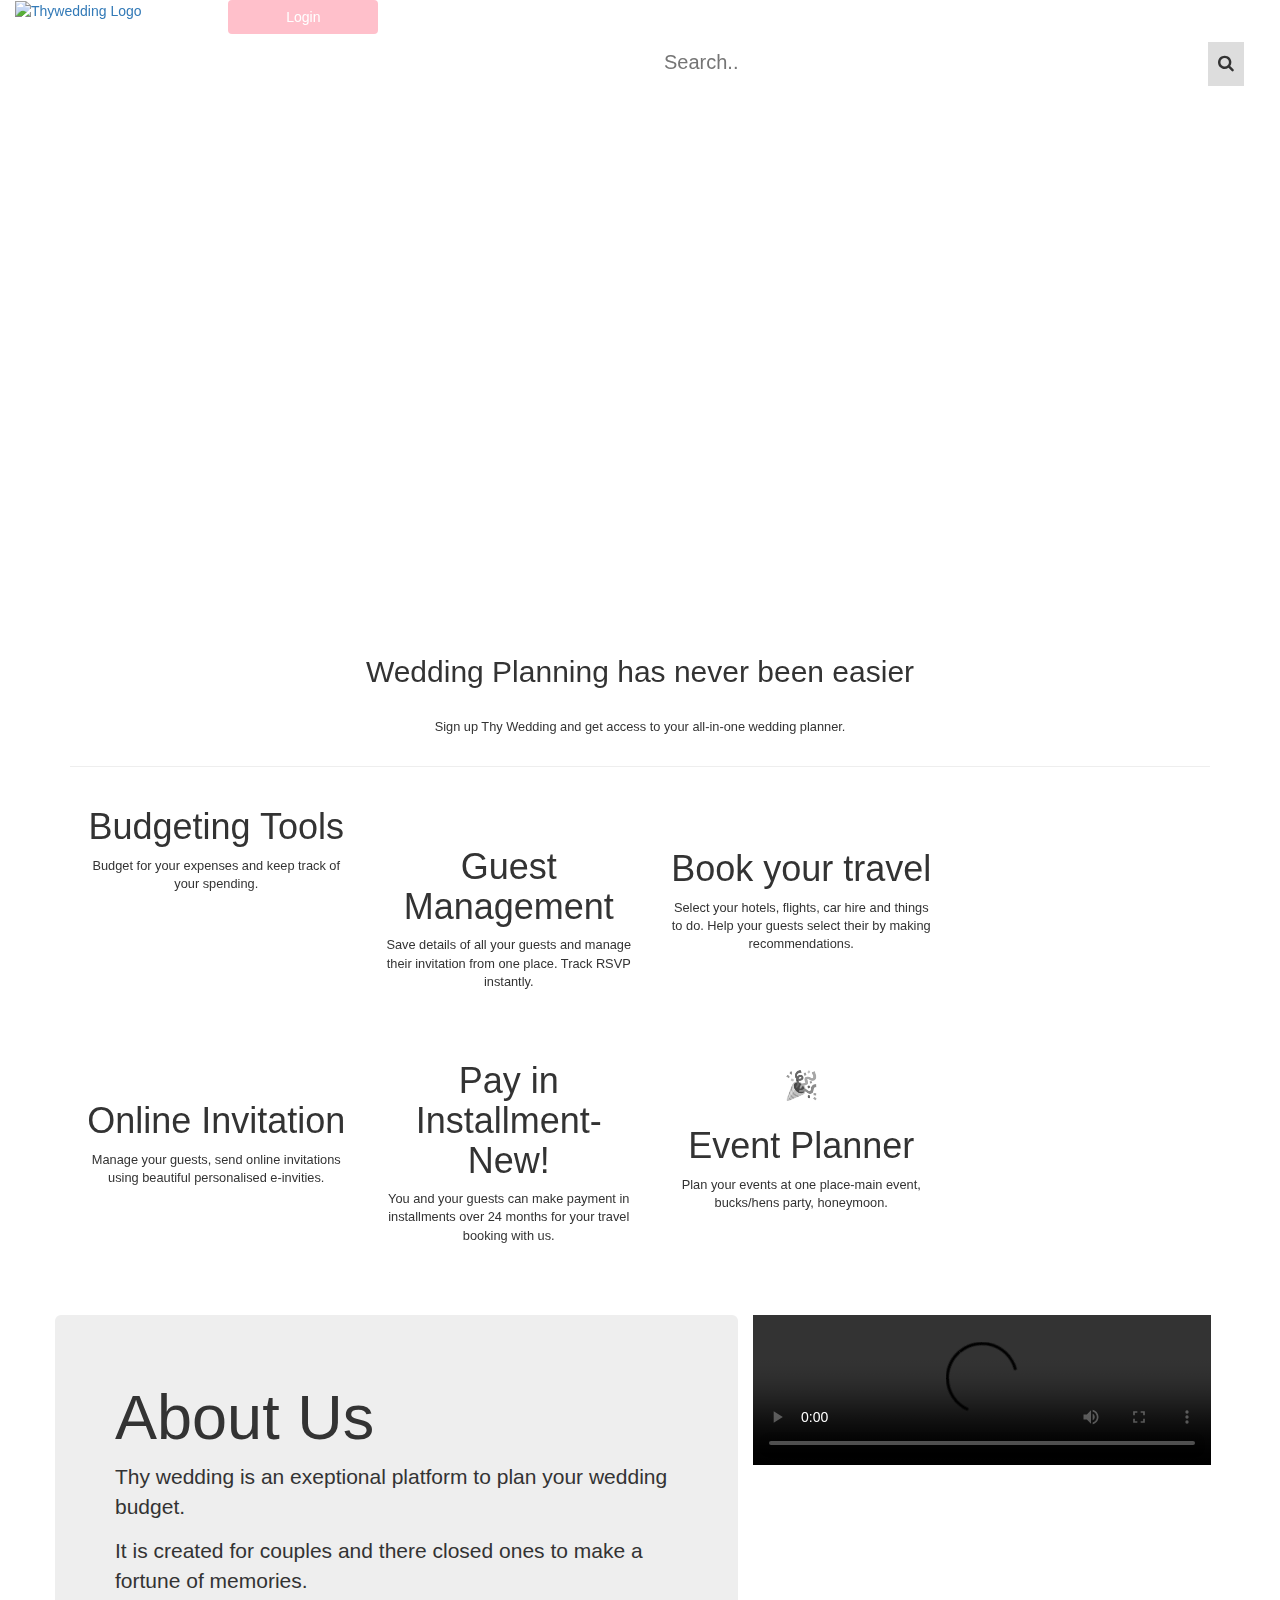
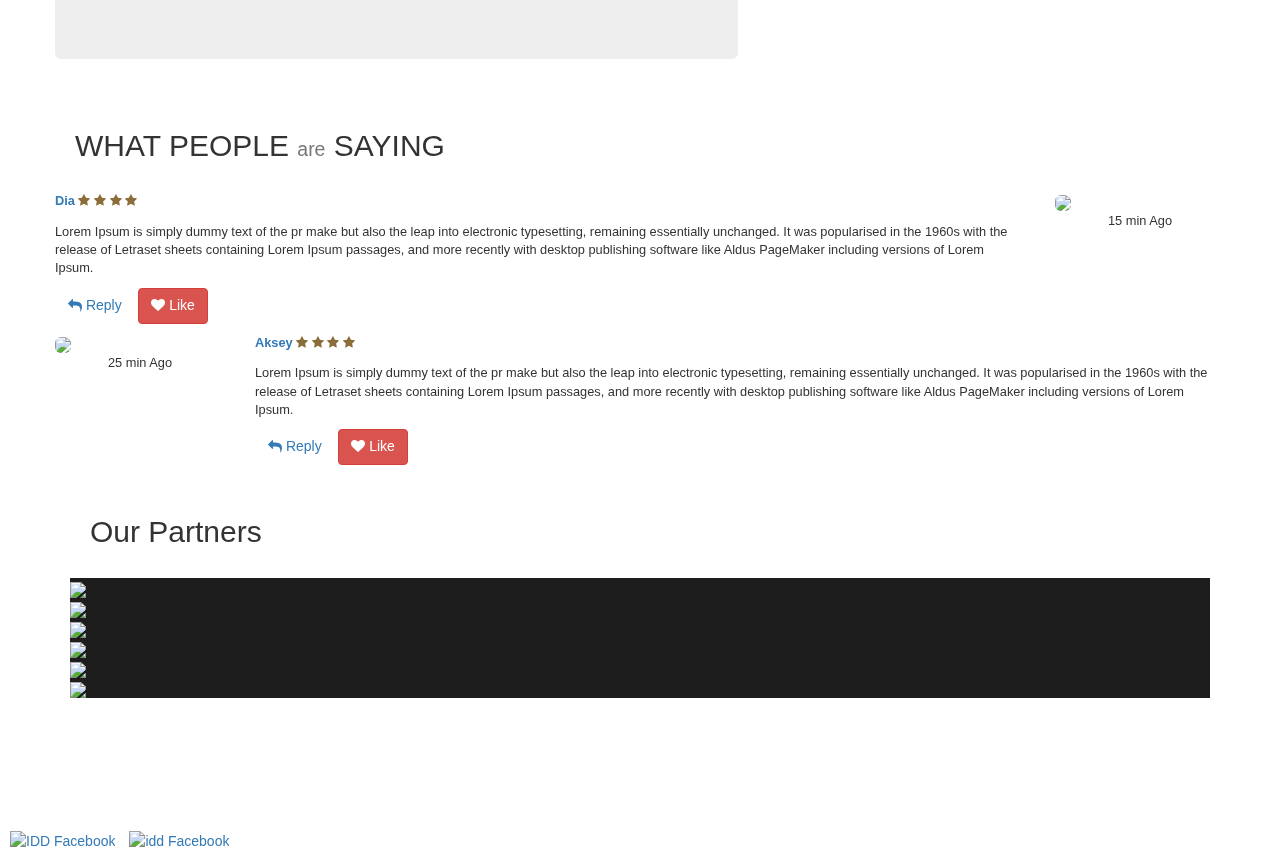
==== index.html @ ecddfb39 "Initial commit" ====
<!DOCTYPE html>
<html lang="en">
  <head>
    <meta charset="UTF-8" />
    <meta name="viewport" content="width=device-width, initial-scale=1.0" />
    <title>Thywedding</title>
    <link
      href="https://cdn.jsdelivr.net/npm/bootstrap@5.0.0-beta1/dist/css/bootstrap.min.css"
      rel="stylesheet"
      integrity="sha384-giJF6kkoqNQ00vy+HMDP7azOuL0xtbfIcaT9wjKHr8RbDVddVHyTfAAsrekwKmP1"
      crossorigin="anonymous"
    />
    <link rel="stylesheet" href="src/index.scss" />
    <link rel="stylesheet" href="src/index.css" />
    <link rel="stylesheet" href="src/infinite-slider.css" />
    <link
      rel="stylesheet"
      href="https://cdnjs.cloudflare.com/ajax/libs/font-awesome/4.7.0/css/font-awesome.min.css"
    />
    <link
      href="https://stackpath.bootstrapcdn.com/font-awesome/4.7.0/css/font-awesome.min.css"
      rel="stylesheet"
      integrity="sha384-wvfXpqpZZVQGK6TAh5PVlGOfQNHSoD2xbE+QkPxCAFlNEevoEH3Sl0sibVcOQVnN"
      crossorigin="anonymous"
    />
    <script src="https://cdnjs.cloudflare.com/ajax/libs/slick-carousel/1.6.0/slick.js"></script>
    <script
      src="https://code.jquery.com/jquery-2.2.0.min.js"
      type="text/javascript"
    ></script>
    <script src="https://maxcdn.bootstrapcdn.com/bootstrap/3.3.6/js/bootstrap.min.js"></script>
    <link
      href="https://maxcdn.bootstrapcdn.com/bootstrap/3.3.6/css/bootstrap.min.css"
      rel="stylesheet"
    />
    <link
      rel="stylesheet"
      href="https://use.fontawesome.com/releases/v5.7.0/css/all.css"
      integrity="sha384-lZN37f5QGtY3VHgisS14W3ExzMWZxybE1SJSEsQp9S+oqd12jhcu+A56Ebc1zFSJ"
      crossorigin="anonymous"
    />
    <link rel="stylesheet" href="src/icofont/icofont.min.css" />
    <script src="src/carousel.js" type="text/javascript"></script>
    <script src="src/csi.min.js"></script>
  </head>

  <body>
    <div data-include="header.html"></div>
    <div data-include="container.html"></div>
    <div class="container">
      <h2>Our Partners</h2>
      <section class="customer-logos slider">
        <div class="slide">
          <img
            src="https://raw.githubusercontent.com/solodev/infinite-carousel/master/images/image2.png"
          />
        </div>
        <div class="slide">
          <img
            src="https://raw.githubusercontent.com/solodev/infinite-carousel/master/images/image1.png"
          />
        </div>
        <div class="slide">
          <img
            src="https://raw.githubusercontent.com/solodev/infinite-carousel/master/images/image2.png"
          />
        </div>
        <div class="slide">
          <img
            src="https://raw.githubusercontent.com/solodev/infinite-carousel/master/images/image2.png"
          />
        </div>
        <div class="slide">
          <img
            src="https://raw.githubusercontent.com/solodev/infinite-carousel/master/images/image1.png"
          />
        </div>
        <div class="slide">
          <img
            src="https://raw.githubusercontent.com/solodev/infinite-carousel/master/images/image2.png"
          />
        </div>
      </section>
    </div>
    <!--Social media links Starts-->
    <section class="nav justify-content-center">
      <div class="row">
        <div class="col-sm-12 footer__social">
          <a target="_blank" href="https://www.facebook.com"
            ><img
              class="social-link"
              alt="IDD Facebook"
              src="media/facebook-logo.png"
              style="height: 50px; width: 70px;"
          /></a>
          <a target="_blank" href="https://www.instagram.com"
            ><img
              class="social-link"
              alt="idd Facebook"
              src="media/instagram-icon.png"
              style="height: 50px; width: 90px;"
          /></a>
        </div>
      </div>
    </section>
    <!--Carousel Scripts-->
    <script
      src="https://code.jquery.com/jquery-2.2.0.min.js"
      type="text/javascript"
    ></script>
    <script src="https://cdnjs.cloudflare.com/ajax/libs/slick-carousel/1.6.0/slick.js"></script>
    <script src="https://maxcdn.bootstrapcdn.com/bootstrap/3.3.6/js/bootstrap.min.js"></script>
    <link
      href="https://maxcdn.bootstrapcdn.com/bootstrap/3.3.6/css/bootstrap.min.css"
      rel="stylesheet"
    />
    <div data-include="footer.html"></div>
  </body>
</html>
---- src/index.css ----
body{
    font-family: "Noto Sans", Arial, sans-serif;
}
.header-img{
    background-image: url('../media/couple-index-header.jpg');
    height:590px;   
    opacity: 30px;
}
#logo{
    height:120px;
}

.btn-design{
    background-color:pink;
    border-radius: 8rem;
    display: inline-block;
    font-family: "Noto Sans", Arial, sans-serif;
    font-weight: 700;
    font-size: 20px;
    padding: 10px 20px;
    width: 150px;
    transition: all .3s;
    position: relative;
}   
.btn-design a{    
        text-decoration: none;
        color:white;
    }

.btn-design:hover{
    background-color:   rgb(236, 67, 95);
}
/*Plan wedding text starts*/
.plan-wedding{
font-size: 39px;
font-family: "Noto Sans", Arial, sans-serif;
color:rgb(255, 250, 250);
mix-blend-mode: screen;
}
/*Search Button starts*/
#search {
    border: none;
    display: inline-block;   
    padding: 9px;  
    background-color: white;
    width:90%;
    font-size: 20px;
}
#search input[type=text]{
    padding: 6px;
    margin-top: 8px;
    font-size: 17px;
    border: none;
}
.search-container button {  
    padding:  10px;
    margin-top: 8px;
    margin-right: 16px;
    background: #ddd;
    font-size: 17px;
    border: none;
    cursor: pointer;
  }
  .search-container button:hover {
    background: #ccc;
  }
/*Section*/
section{
    display: block;
    border: black;
}
h2{
    display: inline-block;
    font-size:3vw;
}
p{
    font-size:1vw;
}
/*Section*/
.bg-color{
background-color: #333333;
}
.text-color{
    color: #979797;
}
.budget-icons{
    margin-top:25px;
    margin-bottom:60px;
}
i{
    font-size: 2em;
    margin-bottom:5px;
}
.emoji{
    -webkit-filter: grayscale(100%);
    filter: grayscale(100%);
    font-size: 2em;  
    margin-bottom:5px;
}
/*Our Partners*/
h2{
    text-align:center;
    padding: 20px;
  }
  /*Budgeting Tools*/
    .bugeting{
        height: 310px;
        width: 33.3%;       
        float: left; 
        margin-top: 70px;
        margin-left: 70px;
           }
    #budget-img{
        height: 25%;
        width: 20%;         
        margin-left:70px;
        margin-right: 20px;
    }
    #budget-description{
        height: 140px;
        width: 96%;        
        float: left; 
        margin: 10px 0px 0px 0px ;
        text-align:inherit;
        padding: 10px 5px ;
        margin: 10px 40px 0px 60px ;  
    }
    .budget-descriptionbtn{
        height: 40px;
        width: 80%;             
        display: block;
        margin: 10px 40px 0px 60px ;        
        float: left;         
        color: black;
        text-align: left;
        font-weight: bold;
        font-size: 25px;
        border: none;
        background-color: white;
    }
    .budget-descriptionbtn:hover{
        cursor: pointer;
        border: none;        
    }
    #Event-Plannerbtn{
        height: 140px;
        width: 96%;        
        float: left; 
        margin: 10px 0px 0px 0px ;
        text-align:inherit;
        padding: 10px 5px ;
        margin: 10px 40px 0px 60px ; 
    }
    #guest-img{
        height: 40%;
        width: 34%;   
        color:solid black;     
        margin-left:70px;
        margin-right: 20px;
    }
    #invitationbtn{
        height: 140px;
        width: 96%;        
        float: left; 
        margin: 10px 0px 0px 0px ;
        text-align:inherit;
        padding: 10px 5px ;
        margin: 10px 40px 0px 60px ; 
    }
   
    #bookbtn{
        height: 140px;
        width: 96%;        
        float: left; 
        margin: 10px 0px 0px 0px ;
        text-align:inherit;
        padding: 10px 5px ;
        margin: 10px 40px 0px 60px ; 
    }
    #installment-img{      
        width: 20%;              
        margin-left:70px;
        margin-right: 20px;
    }
    #installmentbtn{
        height: 140px;
        width: 96%;        
        float: left; 
        margin: 10px 0px 0px 0px ;
        text-align:inherit;
        padding: 10px 5px ;
        margin: 10px 40px 0px 60px ; 
    }
    /*Footer*/
  .footer__social{
    margin-top:10%;
  }
    .footer__social a {
        padding: 0 0 0 10px;
    }
---- src/infinite-slider.css ----
.customer-logos {
    background-color: rgb(29, 29, 29);
  }
  /* Slider */
.slick-slide {
    margin: 0px 20px;
}

.slick-slide img {
    width: 100%;
}

.slick-slider
{
    position: relative;
    display: block;
    box-sizing: border-box;
    -webkit-user-select: none;
    -moz-user-select: none;
    -ms-user-select: none;
            user-select: none;
    -webkit-touch-callout: none;
    -khtml-user-select: none;
    -ms-touch-action: pan-y;
        touch-action: pan-y;
    -webkit-tap-highlight-color: transparent;
}

.slick-list
{
    position: relative;
    display: block;
    overflow: hidden;
    margin: 0;
    padding: 0;
}
.slick-list:focus
{
    outline: none;
}
.slick-list.dragging
{
    cursor: pointer;
    cursor: hand;
}

.slick-slider .slick-track,
.slick-slider .slick-list
{
    -webkit-transform: translate3d(0, 0, 0);
       -moz-transform: translate3d(0, 0, 0);
        -ms-transform: translate3d(0, 0, 0);
         -o-transform: translate3d(0, 0, 0);
            transform: translate3d(0, 0, 0);
}

.slick-track
{
    position: relative;
    top: 0;
    left: 0;
    display: block;
}
.slick-track:before,
.slick-track:after
{
    display: table;
    content: '';
}
.slick-track:after
{
    clear: both;
}
.slick-loading .slick-track
{
    visibility: hidden;
}

.slick-slide
{
    display: none;
    float: left;
    height: 100%;
    min-height: 1px;
}
[dir='rtl'] .slick-slide
{
    float: right;
}
.slick-slide img
{
    display: block;
}
.slick-slide.slick-loading img
{
    display: none;
}
.slick-slide.dragging img
{
    pointer-events: none;
}
.slick-initialized .slick-slide
{
    display: block;
}
.slick-loading .slick-slide
{
    visibility: hidden;
}
.slick-vertical .slick-slide
{
    display: block;
    height: auto;
    border: 1px solid transparent;
}
.slick-arrow.slick-hidden {
    display: none;
}
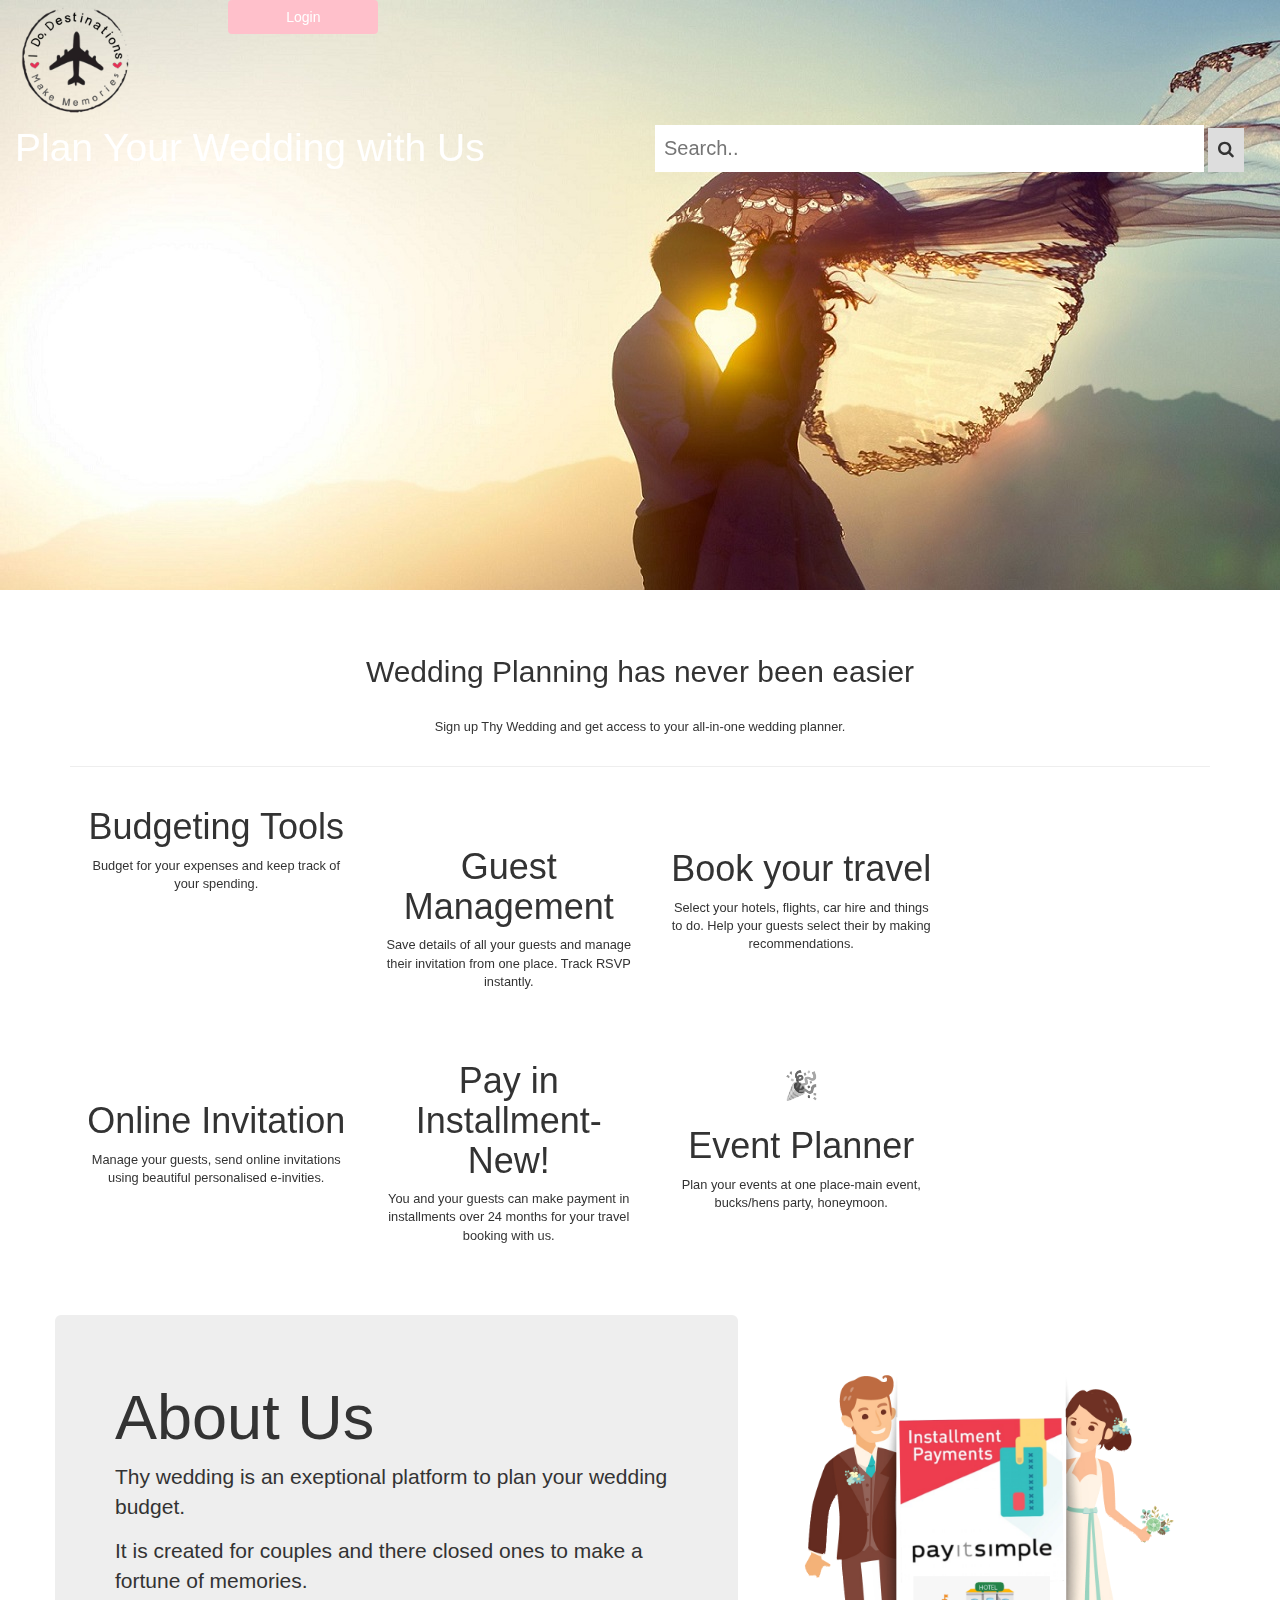
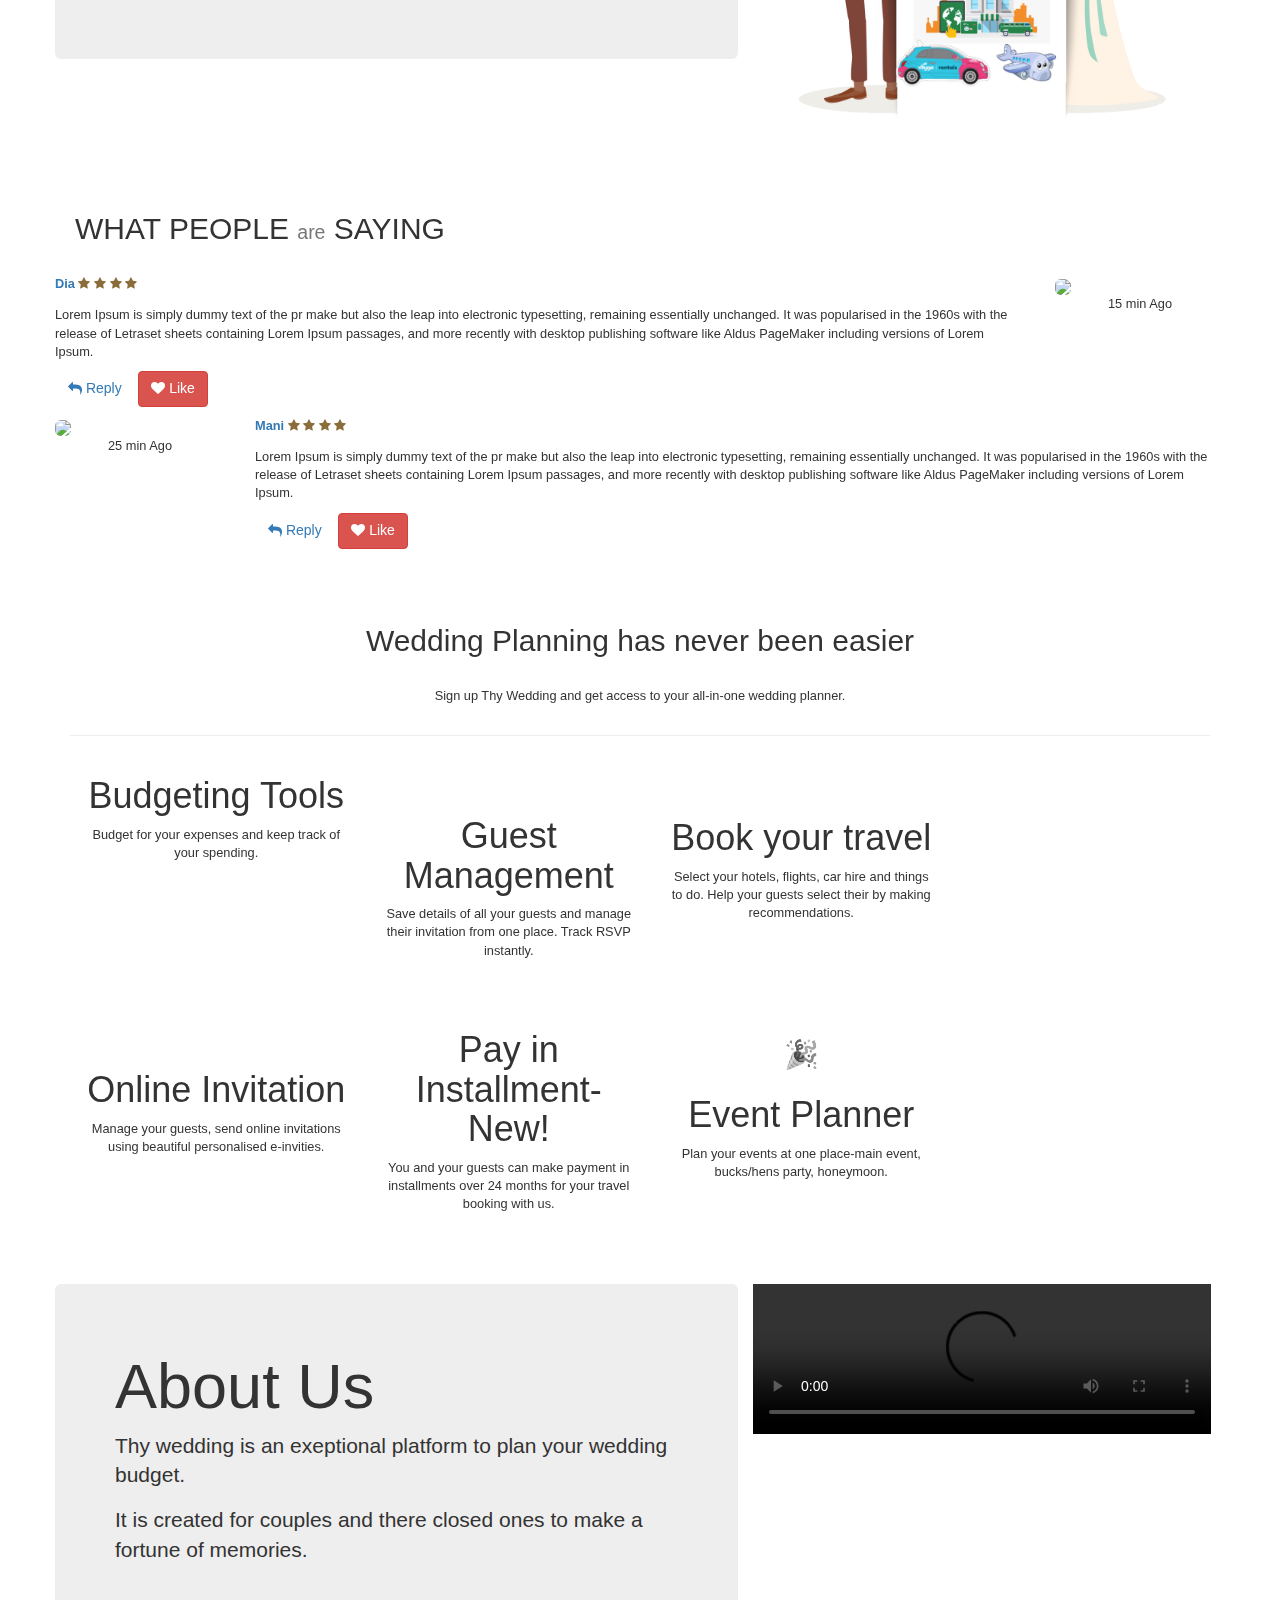
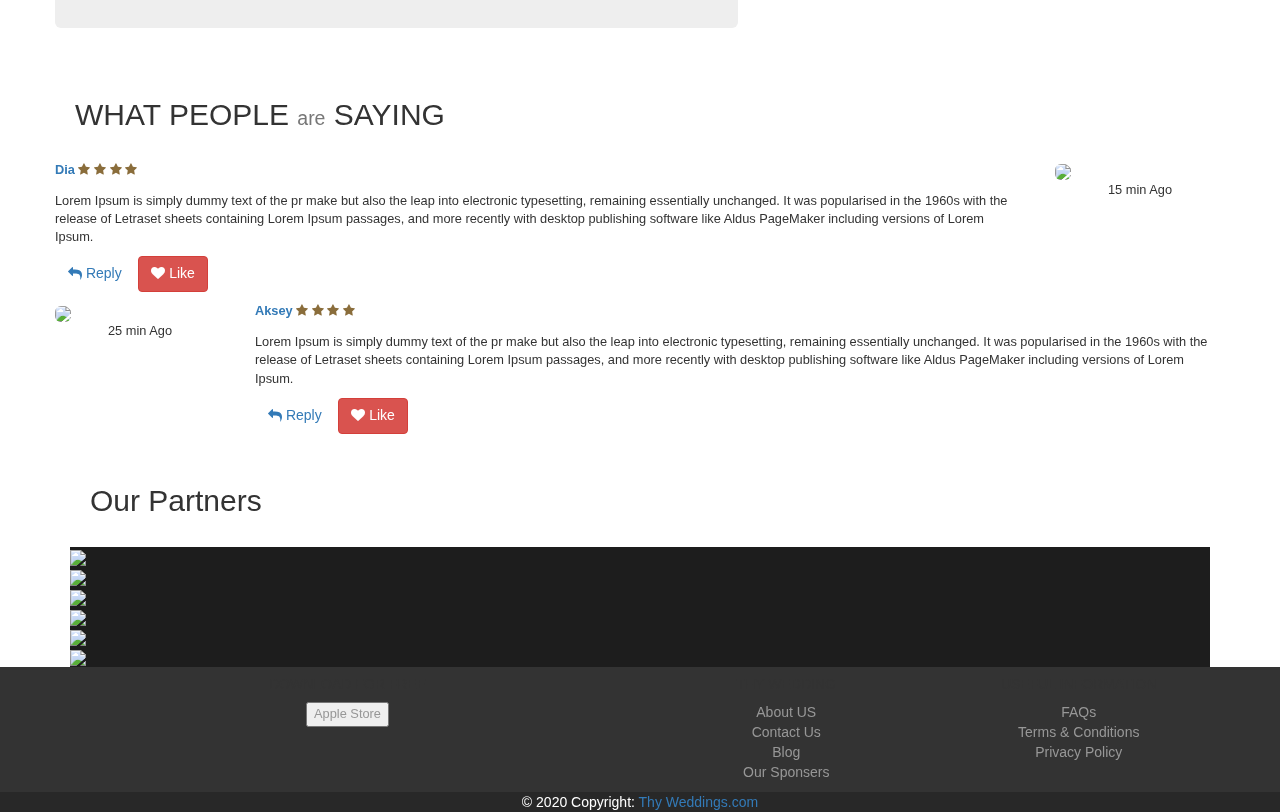
==== commit 1e900cab: "initial commit" ====
--- a/index.html
+++ b/index.html
@@ -45,7 +45,195 @@
   </head>
 
   <body>
-    <div data-include="header.html"></div>
+    <!--header-->
+    <div class="container-fluid header-img">
+      <div class="row">
+        <div class="col-md-2 col-sm-4 offset-1 px-4 g-5">
+          <a href="index.html">
+            <img src="media/logo-dark.png" alt="Thywedding Logo" id="logo" />
+          </a>
+        </div>
+        <div class="col-md-2 col-sm-12 offset-6 g-5">
+          <button
+            type="button"
+            class="btn btn-md btn-outline-danger btn-design"
+          >
+            <a href="login_signup.html">Login</a>
+          </button>
+        </div>
+      </div>
+      <div class="row justify-content-center align-items-centre">
+        <div class="col-sm-6 g-5 offset-3 plan-wedding">
+          Plan Your Wedding with Us
+        </div>
+
+        <div class="col-sm-6 search-container g-5 offset-2">
+          <input type="text" id="search" placeholder="Search.." />
+          <button type="submit">
+            <i class="fa fa-search"></i>
+          </button>
+        </div>
+      </div>
+    </div>
+		<!--Container-->
+		 <!--Container Starts-->
+   <!--Budgeting tool-->  
+   <section class="budget-icons">
+			<div class="container g-5">
+				<div class="row">
+					<div class="col-12 text-center g-5">
+						<h2 class="header ">
+							Wedding Planning has never been easier
+						</h2>
+						<p class="heading">Sign up Thy Wedding and get access to your all-in-one wedding planner.</p>
+					</div>
+				</div>
+				<hr class="my-4">
+				<!-- Container (Services Section) -->
+				<div class="container text-center">
+					<div class="row justify-content-center">
+						<div class="col-6 col-sm-3 g-5">
+							<i class="fas fa-money-check-alt"></i>
+							 <h1>Budgeting Tools</h1>
+							<p>Budget for your expenses and keep track of your spending.</p>
+						</div>
+						<div class="col-6 col-sm-3 g-5 ">
+							<i class="fas fa-users"></i>
+							 <h1>Guest Management</h1>
+							<p>Save details of all your guests and manage their invitation from one place. Track RSVP instantly.</p>
+						</div>           
+						<div class="col-4  col-sm-3 g-5">
+							<i class="icofont-travelling" style="font-size: 3em;  margin-top: 25px;"></i>
+							 <h1>Book your travel</h1>
+							<p>Select your hotels, flights, car hire and things to do. Help your guests select their by making
+								recommendations.</p>
+						</div>          
+					</div>
+					<br><br>
+					<div class="row justify-content-center">         
+						<div class="col-6 col-sm-3 g-5">
+							<i class="fas fa-envelope"></i>            
+							<h1>Online Invitation</h1>
+							<p>Manage your guests, send online invitations using beautiful personalised e-invities.</p>
+						</div> 
+						<div class="col-4 col-sm-3 g-5">
+							<i class="fas fa-calendar-alt"></i>      
+							<h1>Pay in Installment-New!</h1>
+							<p>You and your guests can make payment in installments over 24 months for your travel booking with us.</p>
+						</div>
+						<div class="col-6 col-sm-3 g-5" style="margin-top: 25px;">
+							<h class="emoji">🎉</h>          
+							<h1>Event Planner</h1>
+							<p>Plan your events at one place-main event, bucks/hens party, honeymoon.</p>
+						</div>  
+					</div>
+				</div>
+		</section>
+		<!--AboutUs Starts-->
+		<section class="aboutus">
+			<div class="container g-5">
+				<div class="row">
+					<div class="jumbotron col-sm-7 about-us">
+						<h1 class="display-4">About Us</h1>
+						<p class="lead">Thy wedding is an exeptional platform to plan your wedding budget.</p>         
+						<p>It is created for couples and there closed ones to make a fortune of memories.</p>
+					</div>        
+					<div class="col-sm-5">
+						<img src="media/428.png" style="width: 100%;">
+					</div>
+				</div>
+			</div>
+	
+		</section>
+		<!--Review Starts-->
+		<section class="review">
+			<div class="container">
+					<div class="row">
+						<h2>WHAT PEOPLE <small>are</small> SAYING</h2>
+							<div class="col-6">
+									<div class="card">
+											<div class="card-body">
+													<div class="row">
+															<div class="col-md-10">
+																	<p>
+																			<a class="float-right"
+																					href=""><strong>Dia
+																						 </strong></a>
+																			<span class="float-right"><i class="text-warning fa fa-star"></i></span>
+																			<span class="float-right"><i class="text-warning fa fa-star"></i></span>
+																			<span class="float-right"><i class="text-warning fa fa-star"></i></span>
+																			<span class="float-right"><i class="text-warning fa fa-star"></i></span>
+	
+																	</p>
+																	<div class="clearfix"></div>
+																	<p>Lorem Ipsum is simply dummy text of the pr make but also the leap into electronic
+																			typesetting,
+																			remaining essentially unchanged. It was popularised in the 1960s with the
+																			release of Letraset sheets
+																			containing Lorem Ipsum passages, and more recently with desktop publishing
+																			software like Aldus PageMaker
+																			including versions of Lorem Ipsum.</p>
+																	<p>
+																			<a class="float-right btn btn-outline-primary ml-2"> <i class="fa fa-reply"></i>
+																					Reply</a>
+																			<a class="float-right btn text-white btn-danger"> <i class="fa fa-heart"></i>
+																					Like</a>
+																	</p>
+															</div>
+															<div class="col-md-2">
+																	<img src="https://image.ibb.co/jw55Ex/def_face.jpg"
+																			class="img img-rounded img-fluid" />
+																	<p class="text-secondary text-center">15 min Ago</p>
+															</div>
+					 
+													</div>
+											</div>
+									</div>
+							</div>
+							<div class="col-6">
+									<div class="card">
+											<div class="card-body">
+													<div class="row">
+															<div class="col-md-2">
+																	<img src="https://image.ibb.co/jw55Ex/def_face.jpg"
+																			class="img img-rounded img-fluid" />
+																	<p class="text-secondary text-center">25 min Ago</p>
+															</div>
+					 
+															<div class="col-md-10">
+																	<p>
+																			<a class="float-right"
+																					href="https://www.linkedin.com/in/mani-bansal-444788165/"><strong>
+																							Mani</strong></a>
+																			<span class="float-right"><i class="text-warning fa fa-star"></i></span>
+																			<span class="float-right"><i class="text-warning fa fa-star"></i></span>
+																			<span class="float-right"><i class="text-warning fa fa-star"></i></span>
+																			<span class="float-right"><i class="text-warning fa fa-star"></i></span>
+	
+																	</p>
+																	<div class="clearfix"></div>
+																	<p>Lorem Ipsum is simply dummy text of the pr make but also the leap into electronic
+																			typesetting,
+																			remaining essentially unchanged. It was popularised in the 1960s with the
+																			release of Letraset sheets
+																			containing Lorem Ipsum passages, and more recently with desktop publishing
+																			software like Aldus PageMaker
+																			including versions of Lorem Ipsum.</p>
+																	<p>
+																			<a class="float-right btn btn-outline-primary ml-2"> <i class="fa fa-reply"></i>
+																					Reply</a>
+																			<a class="float-right btn text-white btn-danger"> <i class="fa fa-heart"></i>
+																					Like</a>
+																	</p>
+															</div>
+														
+													</div>
+											</div>
+									</div>
+							</div>
+					</div>
+			</div>        
+	</section> 
     <div data-include="container.html"></div>
     <div class="container">
       <h2>Our Partners</h2>
@@ -83,26 +271,73 @@
       </section>
     </div>
     <!--Social media links Starts-->
-    <section class="nav justify-content-center">
+    
+		 <!--Footer Starts-->
+<footer class="text-black text-center text-lg-start bg-color">
+    <!-- Grid container -->
+    <div class="container p-4">
+      <!--Grid row-->
       <div class="row">
-        <div class="col-sm-12 footer__social">
-          <a target="_blank" href="https://www.facebook.com"
-            ><img
-              class="social-link"
-              alt="IDD Facebook"
-              src="media/facebook-logo.png"
-              style="height: 50px; width: 70px;"
-          /></a>
-          <a target="_blank" href="https://www.instagram.com"
-            ><img
-              class="social-link"
-              alt="idd Facebook"
-              src="media/instagram-icon.png"
-              style="height: 50px; width: 90px;"
-          /></a>
-        </div>
+        <!--Grid column-->
+        <div class="col-lg-6 col-md-12 mb-4 mb-md-0">
+          <h5 class="text-uppercase text-white">Download for free</h5>
+          <p class="text-color">
+            <button>Apple Store</button>
+          </p>
+        </div>
+        <!--Grid column-->
+  
+        <!--Grid column-->
+        <div class="col-lg-3 col-md-6 mb-4 mb-md-0">
+          <h5 class="text-uppercase text-white">Thy Wedding</h5>
+  
+          <ul class="list-unstyled mb-0">
+            <li>
+              <a href="#!" class="text-color">About US</a>
+            </li>
+            <li>
+              <a href="#!" class="text-color">Contact Us</a>
+            </li>
+            <li>
+              <a href="#!" class="text-color">Blog</a>
+            </li>
+            <li>
+              <a href="#!" class="text-color">Our Sponsers</a>
+            </li>          
+          </ul>
+        </div>
+        <!--Grid column-->
+  
+        <!--Grid column-->
+        <div class="col-lg-3 col-md-6 mb-4 mb-md-0">
+          <h5 class="text-uppercase mb-0 text-white">Useful Information</h5>
+  
+          <ul class="list-unstyled">
+            <li>
+              <a href="#!" class="text-color">FAQs</a>
+            </li>
+            <li>
+              <a href="#!" class="text-color">Terms & Conditions</a>
+            </li>
+            <li>
+              <a href="#!" class="text-color">Privacy Policy</a>
+            </li>
+            
+          </ul>
+        </div>
+        <!--Grid column-->
       </div>
-    </section>
+      <!--Grid row-->
+    </div>
+    <!-- Grid container -->
+  
+    <!-- Copyright -->
+    <div class="text-center p-3" style="color:white; background-color: rgba(0, 0, 0, 0.2)">
+      © 2020 Copyright:
+      <a class="text-white" href="https://mdbootstrap.com/">Thy Weddings.com</a>
+    </div>
+    <!-- Copyright -->
+  </footer>  
     <!--Carousel Scripts-->
     <script
       src="https://code.jquery.com/jquery-2.2.0.min.js"
@@ -114,6 +349,17 @@
       href="https://maxcdn.bootstrapcdn.com/bootstrap/3.3.6/css/bootstrap.min.css"
       rel="stylesheet"
     />
-    <div data-include="footer.html"></div>
+    <!--Scripts starts-->
+    <script
+      src="https://cdn.jsdelivr.net/npm/@popperjs/core@2.5.4/dist/umd/popper.min.js"
+      integrity="sha384-q2kxQ16AaE6UbzuKqyBE9/u/KzioAlnx2maXQHiDX9d4/zp8Ok3f+M7DPm+Ib6IU"
+      crossorigin="anonymous"
+    ></script>
+    <script
+      src="https://cdn.jsdelivr.net/npm/bootstrap@5.0.0-beta1/dist/js/bootstrap.min.js"
+      integrity="sha384-pQQkAEnwaBkjpqZ8RU1fF1AKtTcHJwFl3pblpTlHXybJjHpMYo79HY3hIi4NKxyj"
+      crossorigin="anonymous"
+    ></script>
+   
   </body>
 </html>
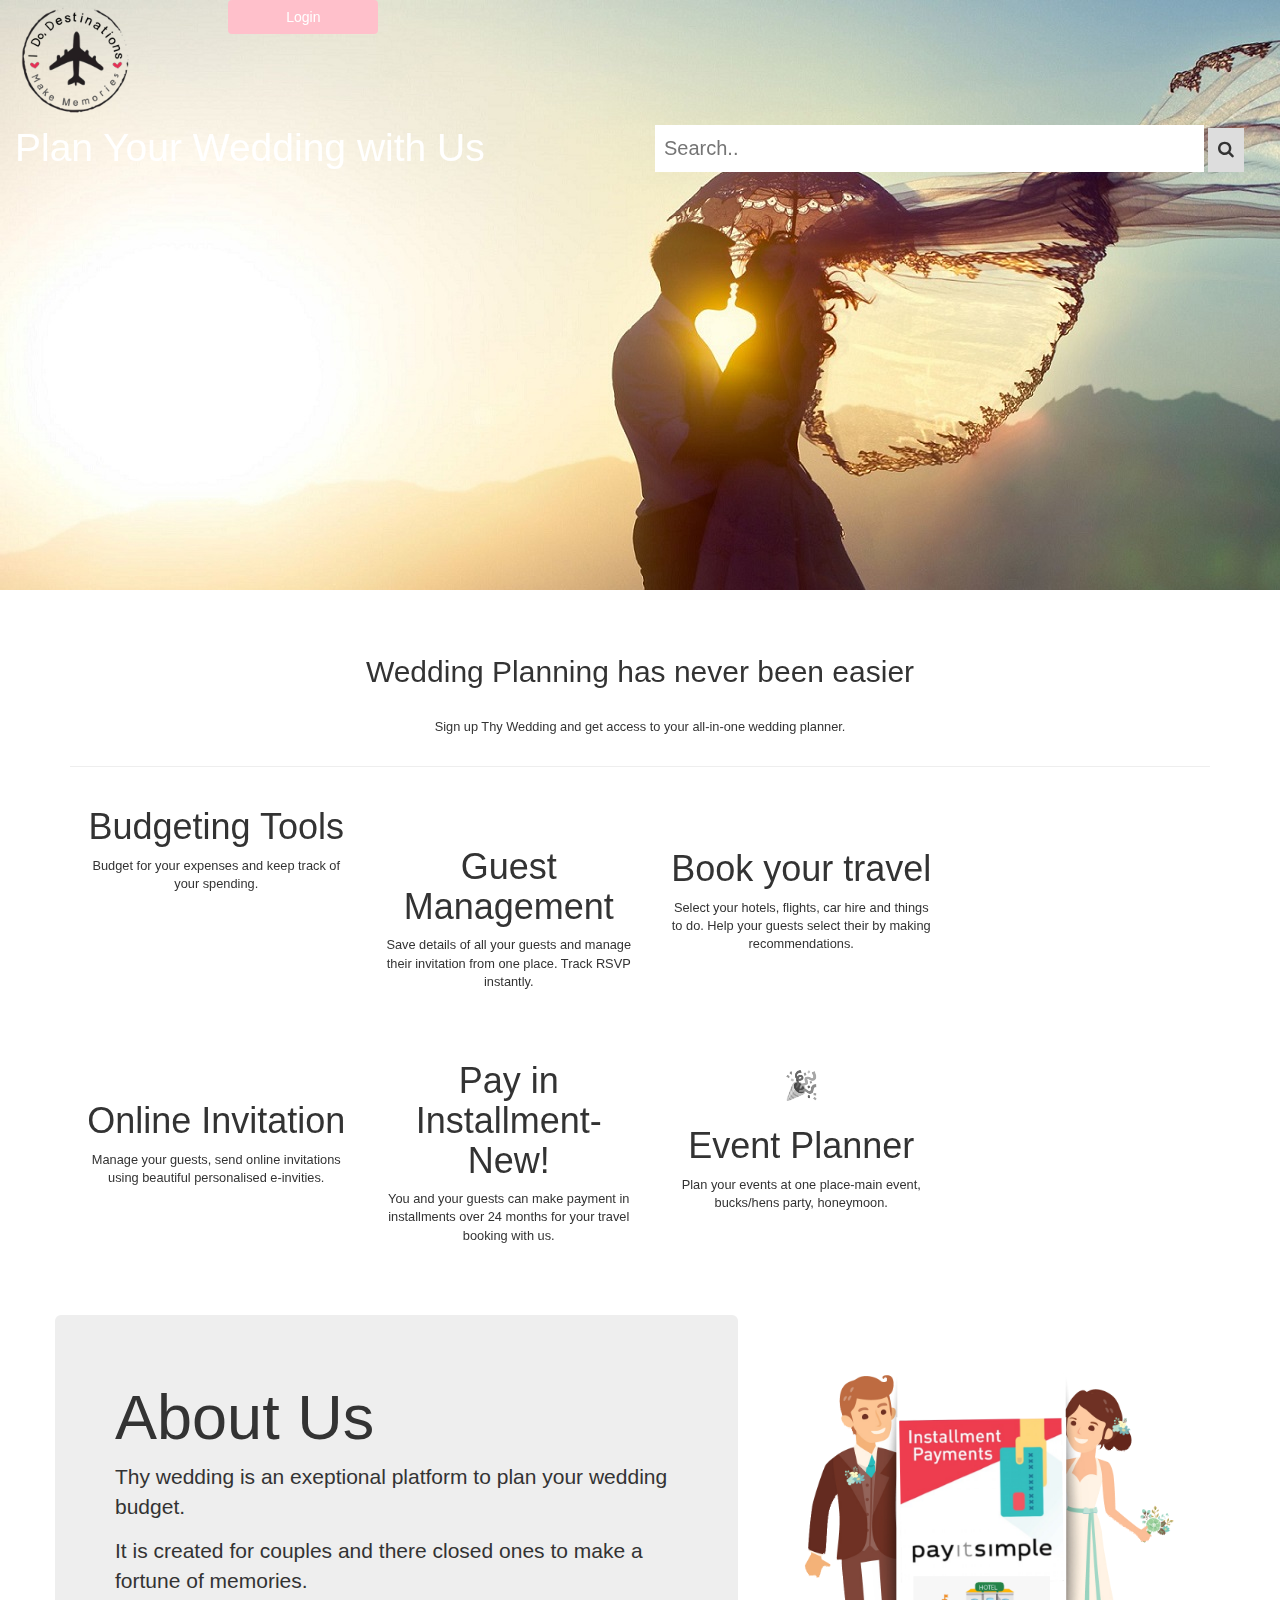
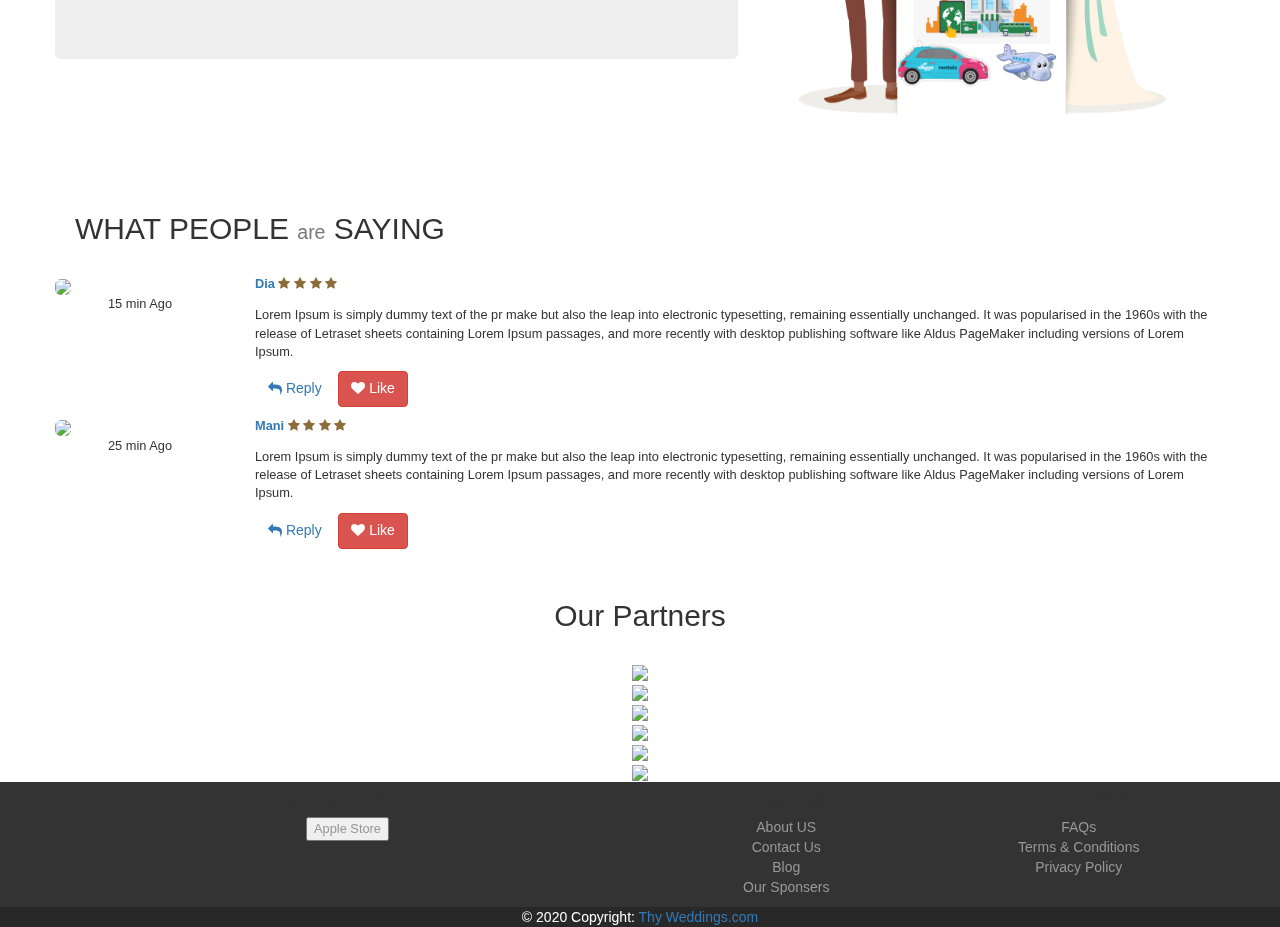
==== commit 3b1abca7: "Login-signup Added Page and css included" ====
--- a/index.html
+++ b/index.html
@@ -74,8 +74,7 @@
           </button>
         </div>
       </div>
-    </div>
-		<!--Container-->
+    </div>	
 		 <!--Container Starts-->
    <!--Budgeting tool-->  
    <section class="budget-icons">
@@ -154,6 +153,11 @@
 									<div class="card">
 											<div class="card-body">
 													<div class="row">
+															<div class="col-md-2">
+																	<img src="https://image.ibb.co/jw55Ex/def_face.jpg"
+																			class="img img-rounded img-fluid" />
+																	<p class="text-secondary text-center">15 min Ago</p>
+															</div>
 															<div class="col-md-10">
 																	<p>
 																			<a class="float-right"
@@ -179,12 +183,7 @@
 																			<a class="float-right btn text-white btn-danger"> <i class="fa fa-heart"></i>
 																					Like</a>
 																	</p>
-															</div>
-															<div class="col-md-2">
-																	<img src="https://image.ibb.co/jw55Ex/def_face.jpg"
-																			class="img img-rounded img-fluid" />
-																	<p class="text-secondary text-center">15 min Ago</p>
-															</div>
+															</div>												
 					 
 													</div>
 											</div>
@@ -225,8 +224,7 @@
 																			<a class="float-right btn text-white btn-danger"> <i class="fa fa-heart"></i>
 																					Like</a>
 																	</p>
-															</div>
-														
+															</div>													
 													</div>
 											</div>
 									</div>
@@ -234,8 +232,8 @@
 					</div>
 			</div>        
 	</section> 
-    <div data-include="container.html"></div>
-    <div class="container">
+    <!--Our Partners-->
+    <div class="container text-center">
       <h2>Our Partners</h2>
       <section class="customer-logos slider">
         <div class="slide">
--- a/src/index.css
+++ b/src/index.css
@@ -1,200 +1,120 @@
-body{
-    font-family: "Noto Sans", Arial, sans-serif;
+body {
+  font-family: "Noto Sans", Arial, sans-serif;
 }
-.header-img{
-    background-image: url('../media/couple-index-header.jpg');
-    height:590px;   
-    opacity: 30px;
+.header-img {
+  background-image: url("../media/couple-index-header.jpg");
+  height: 590px;
+  opacity: 30px;
 }
-#logo{
-    height:120px;
+#logo {
+  height: 120px;
 }
 
-.btn-design{
-    background-color:pink;
-    border-radius: 8rem;
-    display: inline-block;
-    font-family: "Noto Sans", Arial, sans-serif;
-    font-weight: 700;
-    font-size: 20px;
-    padding: 10px 20px;
-    width: 150px;
-    transition: all .3s;
-    position: relative;
-}   
-.btn-design a{    
-        text-decoration: none;
-        color:white;
-    }
+.btn-design {
+  background-color: pink;
+  border-radius: 8rem;
+  display: inline-block;
+  font-family: "Noto Sans", Arial, sans-serif;
+  font-weight: 700;
+  font-size: 20px;
+  padding: 10px 20px;
+  width: 150px;
+  transition: all 0.3s;
+  position: relative;
+}
+.btn-design a {
+  text-decoration: none;
+  color: white;
+}
 
-.btn-design:hover{
-    background-color:   rgb(236, 67, 95);
+.btn-design:hover {
+  background-color: rgb(236, 67, 95);
 }
 /*Plan wedding text starts*/
-.plan-wedding{
-font-size: 39px;
-font-family: "Noto Sans", Arial, sans-serif;
-color:rgb(255, 250, 250);
-mix-blend-mode: screen;
+.plan-wedding {
+  font-size: 39px;
+  font-family: "Noto Sans", Arial, sans-serif;
+  color: rgb(255, 250, 250);
+  mix-blend-mode: screen;
 }
 /*Search Button starts*/
 #search {
-    border: none;
-    display: inline-block;   
-    padding: 9px;  
-    background-color: white;
-    width:90%;
-    font-size: 20px;
+  border: none;
+  display: inline-block;
+  padding: 9px;
+  background-color: white;
+  width: 90%;
+  font-size: 20px;
 }
-#search input[type=text]{
-    padding: 6px;
-    margin-top: 8px;
-    font-size: 17px;
-    border: none;
+#search input[type="text"] {
+  padding: 6px;
+  margin-top: 8px;
+  font-size: 17px;
+  border: none;
 }
-.search-container button {  
-    padding:  10px;
-    margin-top: 8px;
-    margin-right: 16px;
-    background: #ddd;
-    font-size: 17px;
-    border: none;
-    cursor: pointer;
-  }
-  .search-container button:hover {
-    background: #ccc;
-  }
-/*Section*/
-section{
-    display: block;
-    border: black;
+.search-container button {
+  padding: 10px;
+  margin-top: 8px;
+  margin-right: 16px;
+  background: #ddd;
+  font-size: 17px;
+  border: none;
+  cursor: pointer;
 }
-h2{
-    display: inline-block;
-    font-size:3vw;
-}
-p{
-    font-size:1vw;
+.search-container button:hover {
+  background: #ccc;
 }
 /*Section*/
-.bg-color{
-background-color: #333333;
+section {
+  display: block;
+  border: black;
 }
-.text-color{
-    color: #979797;
+h2 {
+  display: inline-block;
+  font-size: 3vw;
 }
-.budget-icons{
-    margin-top:25px;
-    margin-bottom:60px;
+p {
+  font-size: 1vw;
 }
-i{
-    font-size: 2em;
-    margin-bottom:5px;
+/*Section*/
+.bg-color {
+  background-color: #333333;
 }
-.emoji{
-    -webkit-filter: grayscale(100%);
-    filter: grayscale(100%);
-    font-size: 2em;  
-    margin-bottom:5px;
+.text-color {
+  color: #979797;
+}
+.budget-icons {
+  margin-top: 25px;
+  margin-bottom: 60px;
+}
+i {
+  font-size: 2em;
+  margin-bottom: 5px;
+}
+.emoji {
+  -webkit-filter: grayscale(100%);
+  filter: grayscale(100%);
+  font-size: 2em;
+  margin-bottom: 5px;
 }
 /*Our Partners*/
-h2{
-    text-align:center;
-    padding: 20px;
-  }
-  /*Budgeting Tools*/
-    .bugeting{
-        height: 310px;
-        width: 33.3%;       
-        float: left; 
-        margin-top: 70px;
-        margin-left: 70px;
-           }
-    #budget-img{
-        height: 25%;
-        width: 20%;         
-        margin-left:70px;
-        margin-right: 20px;
-    }
-    #budget-description{
-        height: 140px;
-        width: 96%;        
-        float: left; 
-        margin: 10px 0px 0px 0px ;
-        text-align:inherit;
-        padding: 10px 5px ;
-        margin: 10px 40px 0px 60px ;  
-    }
-    .budget-descriptionbtn{
-        height: 40px;
-        width: 80%;             
-        display: block;
-        margin: 10px 40px 0px 60px ;        
-        float: left;         
-        color: black;
-        text-align: left;
-        font-weight: bold;
-        font-size: 25px;
-        border: none;
-        background-color: white;
-    }
-    .budget-descriptionbtn:hover{
-        cursor: pointer;
-        border: none;        
-    }
-    #Event-Plannerbtn{
-        height: 140px;
-        width: 96%;        
-        float: left; 
-        margin: 10px 0px 0px 0px ;
-        text-align:inherit;
-        padding: 10px 5px ;
-        margin: 10px 40px 0px 60px ; 
-    }
-    #guest-img{
-        height: 40%;
-        width: 34%;   
-        color:solid black;     
-        margin-left:70px;
-        margin-right: 20px;
-    }
-    #invitationbtn{
-        height: 140px;
-        width: 96%;        
-        float: left; 
-        margin: 10px 0px 0px 0px ;
-        text-align:inherit;
-        padding: 10px 5px ;
-        margin: 10px 40px 0px 60px ; 
-    }
-   
-    #bookbtn{
-        height: 140px;
-        width: 96%;        
-        float: left; 
-        margin: 10px 0px 0px 0px ;
-        text-align:inherit;
-        padding: 10px 5px ;
-        margin: 10px 40px 0px 60px ; 
-    }
-    #installment-img{      
-        width: 20%;              
-        margin-left:70px;
-        margin-right: 20px;
-    }
-    #installmentbtn{
-        height: 140px;
-        width: 96%;        
-        float: left; 
-        margin: 10px 0px 0px 0px ;
-        text-align:inherit;
-        padding: 10px 5px ;
-        margin: 10px 40px 0px 60px ; 
-    }
-    /*Footer*/
-  .footer__social{
-    margin-top:10%;
-  }
-    .footer__social a {
-        padding: 0 0 0 10px;
-    }+h2 {
+  text-align: center;
+  padding: 20px;
+}
+/*Budgeting Tools*/
+.bugeting {
+  height: 310px;
+  width: 33.3%;
+  float: left;
+  margin-top: 70px;
+  margin-left: 70px;
+}
+
+/*Footer*/
+.footer__social {
+  margin-top: 10%;
+}
+.footer__social a {
+  padding: 0 0 0 10px;
+}
--- a/src/infinite-slider.css
+++ b/src/infinite-slider.css
@@ -1,118 +1,101 @@
 .customer-logos {
-    background-color: rgb(29, 29, 29);
-  }
-  /* Slider */
+  background-color: white;
+}
+/* Slider */
 .slick-slide {
-    margin: 0px 20px;
+  margin: 0px 20px;
 }
 
 .slick-slide img {
-    width: 100%;
+  width: 100%;
 }
 
-.slick-slider
-{
-    position: relative;
-    display: block;
-    box-sizing: border-box;
-    -webkit-user-select: none;
-    -moz-user-select: none;
-    -ms-user-select: none;
-            user-select: none;
-    -webkit-touch-callout: none;
-    -khtml-user-select: none;
-    -ms-touch-action: pan-y;
-        touch-action: pan-y;
-    -webkit-tap-highlight-color: transparent;
+.slick-slider {
+  position: relative;
+  display: block;
+  box-sizing: border-box;
+  -webkit-user-select: none;
+  -moz-user-select: none;
+  -ms-user-select: none;
+  user-select: none;
+  -webkit-touch-callout: none;
+  -khtml-user-select: none;
+  -ms-touch-action: pan-y;
+  touch-action: pan-y;
+  -webkit-tap-highlight-color: transparent;
 }
 
-.slick-list
-{
-    position: relative;
-    display: block;
-    overflow: hidden;
-    margin: 0;
-    padding: 0;
+.slick-list {
+  position: relative;
+  display: block;
+  overflow: hidden;
+  margin: 0;
+  padding: 0;
 }
-.slick-list:focus
-{
-    outline: none;
+.slick-list:focus {
+  outline: none;
 }
-.slick-list.dragging
-{
-    cursor: pointer;
-    cursor: hand;
+.slick-list.dragging {
+  cursor: pointer;
+  cursor: hand;
 }
 
 .slick-slider .slick-track,
-.slick-slider .slick-list
-{
-    -webkit-transform: translate3d(0, 0, 0);
-       -moz-transform: translate3d(0, 0, 0);
-        -ms-transform: translate3d(0, 0, 0);
-         -o-transform: translate3d(0, 0, 0);
-            transform: translate3d(0, 0, 0);
+.slick-slider .slick-list {
+  -webkit-transform: translate3d(0, 0, 0);
+  -moz-transform: translate3d(0, 0, 0);
+  -ms-transform: translate3d(0, 0, 0);
+  -o-transform: translate3d(0, 0, 0);
+  transform: translate3d(0, 0, 0);
 }
 
-.slick-track
-{
-    position: relative;
-    top: 0;
-    left: 0;
-    display: block;
+.slick-track {
+  position: relative;
+  top: 0;
+  left: 0;
+  display: block;
 }
 .slick-track:before,
-.slick-track:after
-{
-    display: table;
-    content: '';
+.slick-track:after {
+  display: table;
+  content: "";
 }
-.slick-track:after
-{
-    clear: both;
+.slick-track:after {
+  clear: both;
 }
-.slick-loading .slick-track
-{
-    visibility: hidden;
+.slick-loading .slick-track {
+  visibility: hidden;
 }
 
-.slick-slide
-{
-    display: none;
-    float: left;
-    height: 100%;
-    min-height: 1px;
+.slick-slide {
+  display: none;
+  float: left;
+  height: 100%;
+  min-height: 1px;
 }
-[dir='rtl'] .slick-slide
-{
-    float: right;
+[dir="rtl"] .slick-slide {
+  float: right;
 }
-.slick-slide img
-{
-    display: block;
+.slick-slide img {
+  display: block;
 }
-.slick-slide.slick-loading img
-{
-    display: none;
+.slick-slide.slick-loading img {
+  display: none;
 }
-.slick-slide.dragging img
-{
-    pointer-events: none;
+.slick-slide.dragging img {
+  pointer-events: none;
 }
-.slick-initialized .slick-slide
-{
-    display: block;
+.slick-initialized .slick-slide {
+  display: block;
 }
-.slick-loading .slick-slide
-{
-    visibility: hidden;
+.slick-loading .slick-slide {
+  visibility: hidden;
 }
-.slick-vertical .slick-slide
-{
-    display: block;
-    height: auto;
-    border: 1px solid transparent;
+.slick-vertical .slick-slide {
+  display: block;
+  height: auto;
+  border: 1px solid transparent;
 }
 .slick-arrow.slick-hidden {
-    display: none;
-}+  display: none;
+}
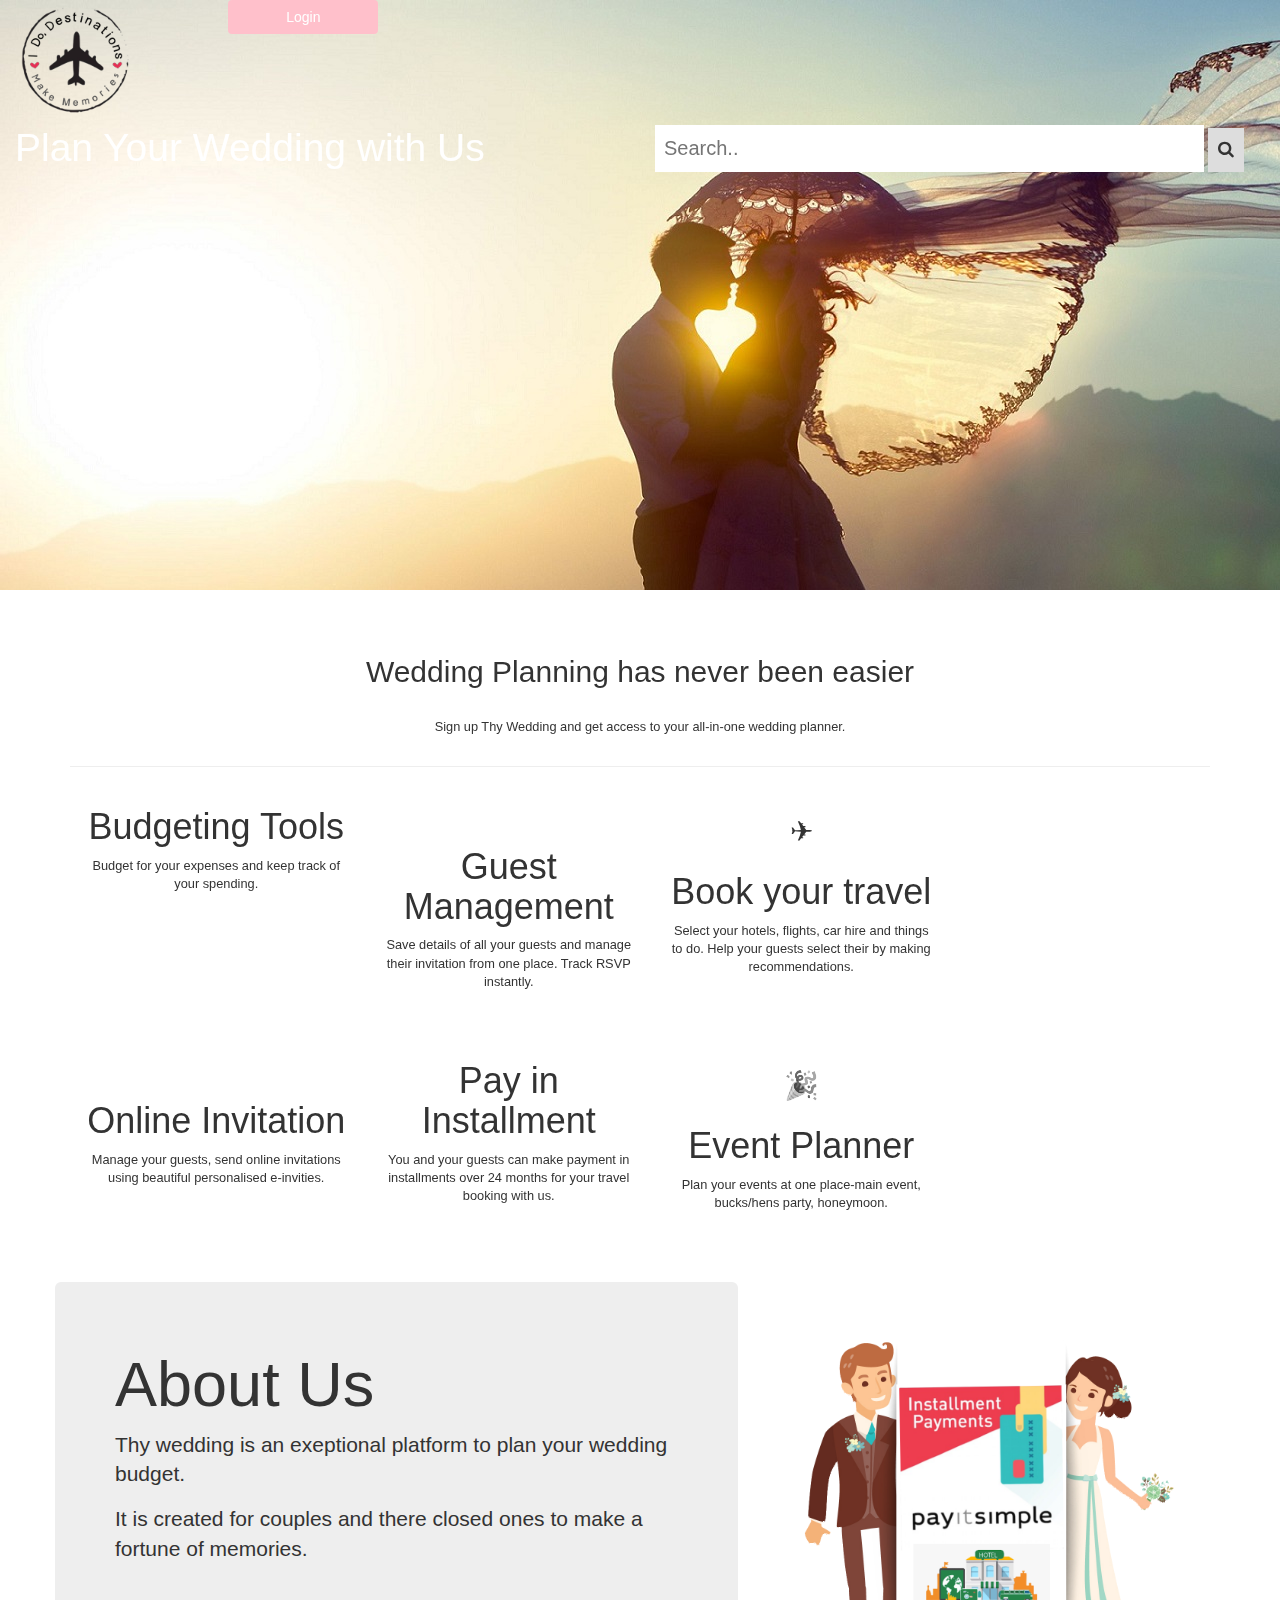
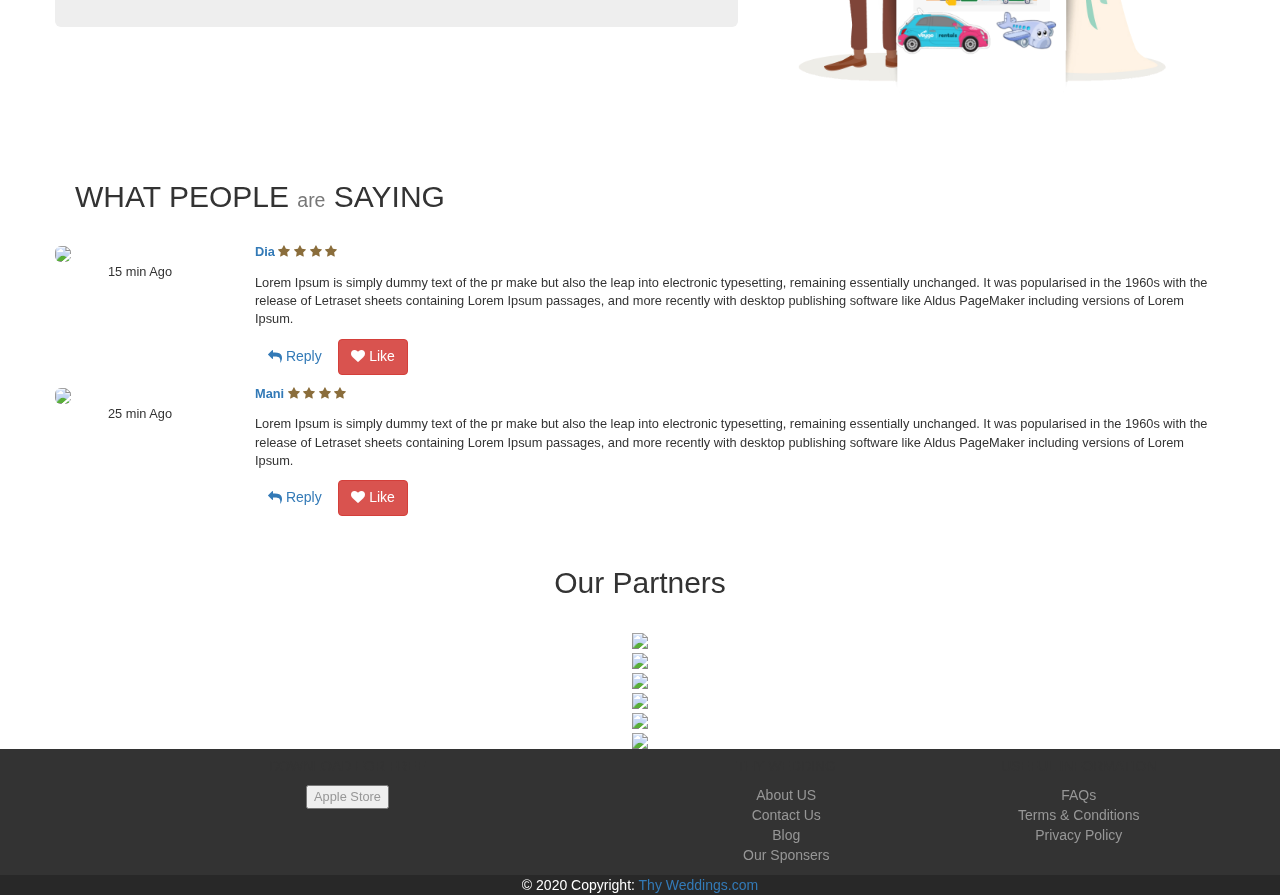
==== commit aa62cdae: "icon added few bug fixes" ====
--- a/index.html
+++ b/index.html
@@ -101,8 +101,8 @@
 							 <h1>Guest Management</h1>
 							<p>Save details of all your guests and manage their invitation from one place. Track RSVP instantly.</p>
 						</div>           
-						<div class="col-4  col-sm-3 g-5">
-							<i class="icofont-travelling" style="font-size: 3em;  margin-top: 25px;"></i>
+						<div class="col-4  col-sm-3 g-5" style="margin-top: 25px;">
+							<h class="emoji">✈</h>
 							 <h1>Book your travel</h1>
 							<p>Select your hotels, flights, car hire and things to do. Help your guests select their by making
 								recommendations.</p>
@@ -117,7 +117,7 @@
 						</div> 
 						<div class="col-4 col-sm-3 g-5">
 							<i class="fas fa-calendar-alt"></i>      
-							<h1>Pay in Installment-New!</h1>
+							<h1>Pay in Installment</h1>
 							<p>You and your guests can make payment in installments over 24 months for your travel booking with us.</p>
 						</div>
 						<div class="col-6 col-sm-3 g-5" style="margin-top: 25px;">
@@ -161,7 +161,7 @@
 															<div class="col-md-10">
 																	<p>
 																			<a class="float-right"
-																					href=""><strong>Dia
+																					href="https://www.linkedin.com/in/mani-bansal-444788165/"><strong>Dia
 																						 </strong></a>
 																			<span class="float-right"><i class="text-warning fa fa-star"></i></span>
 																			<span class="float-right"><i class="text-warning fa fa-star"></i></span>
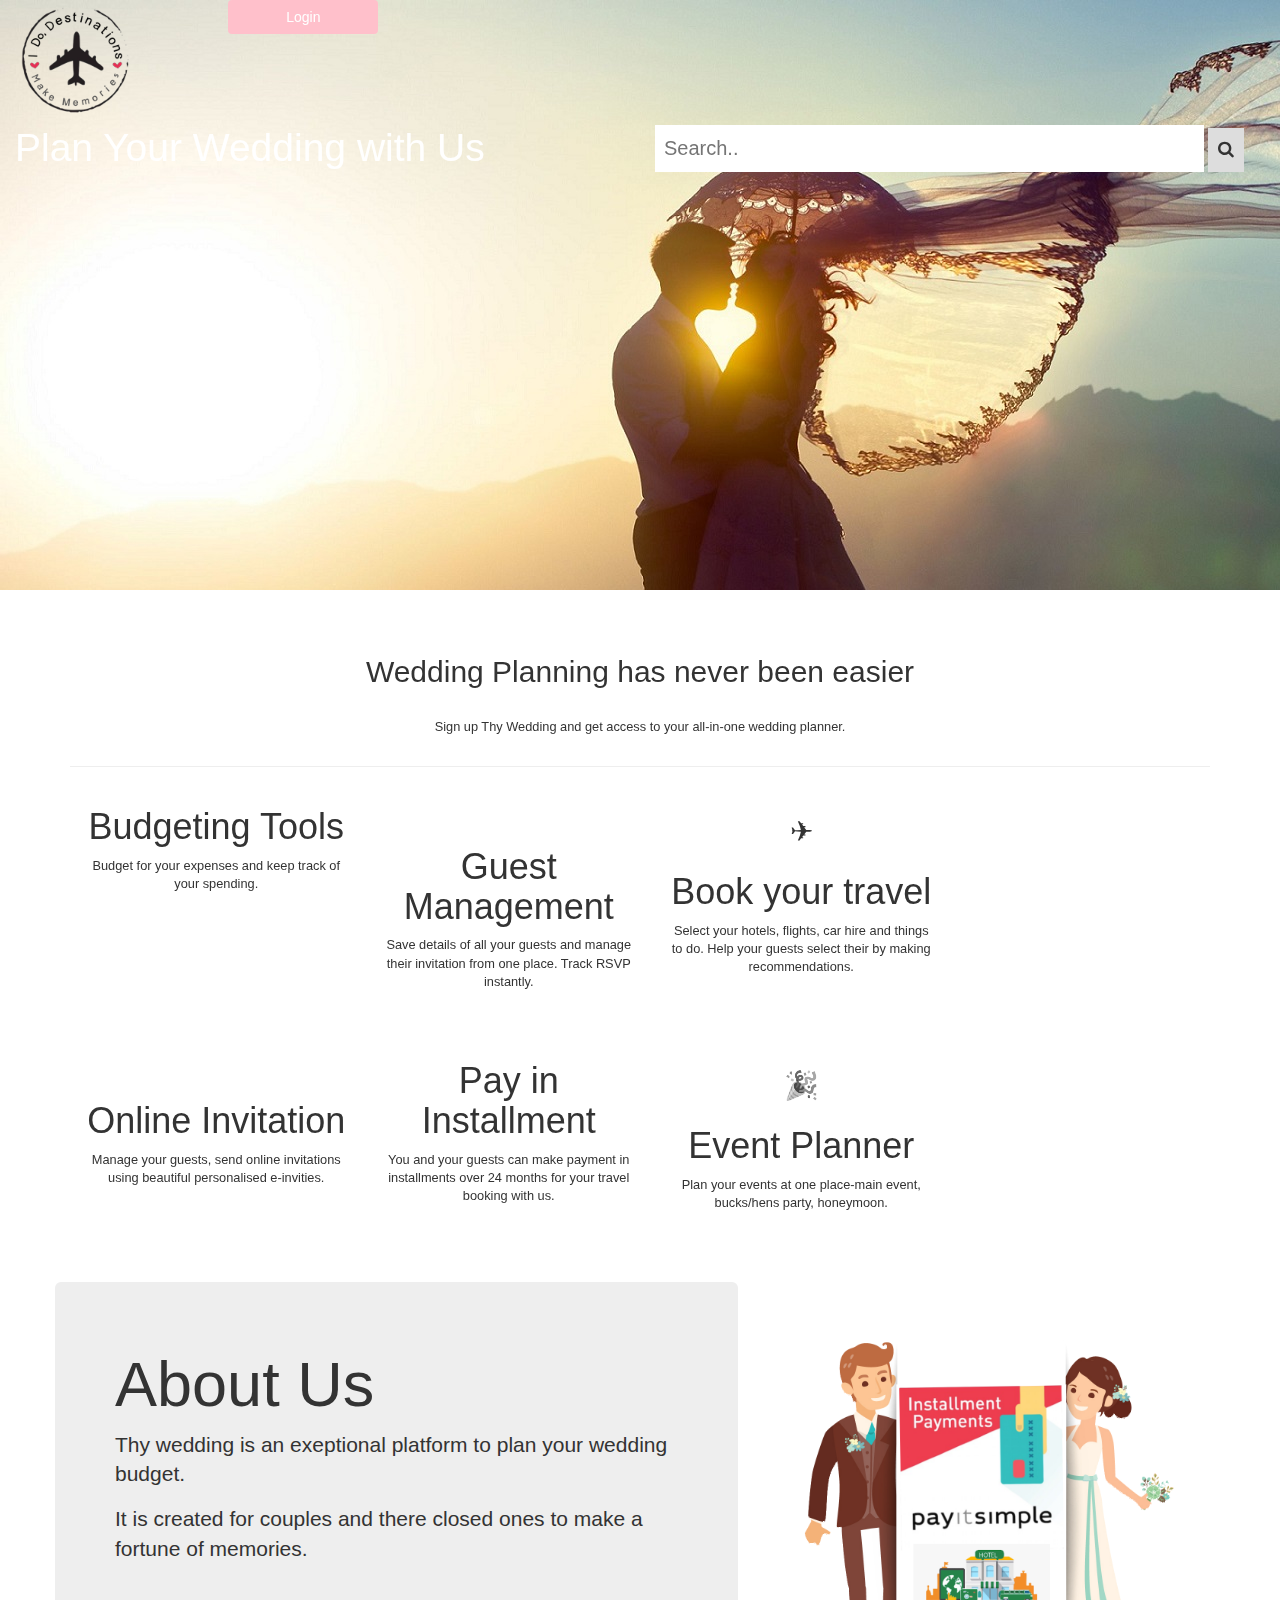
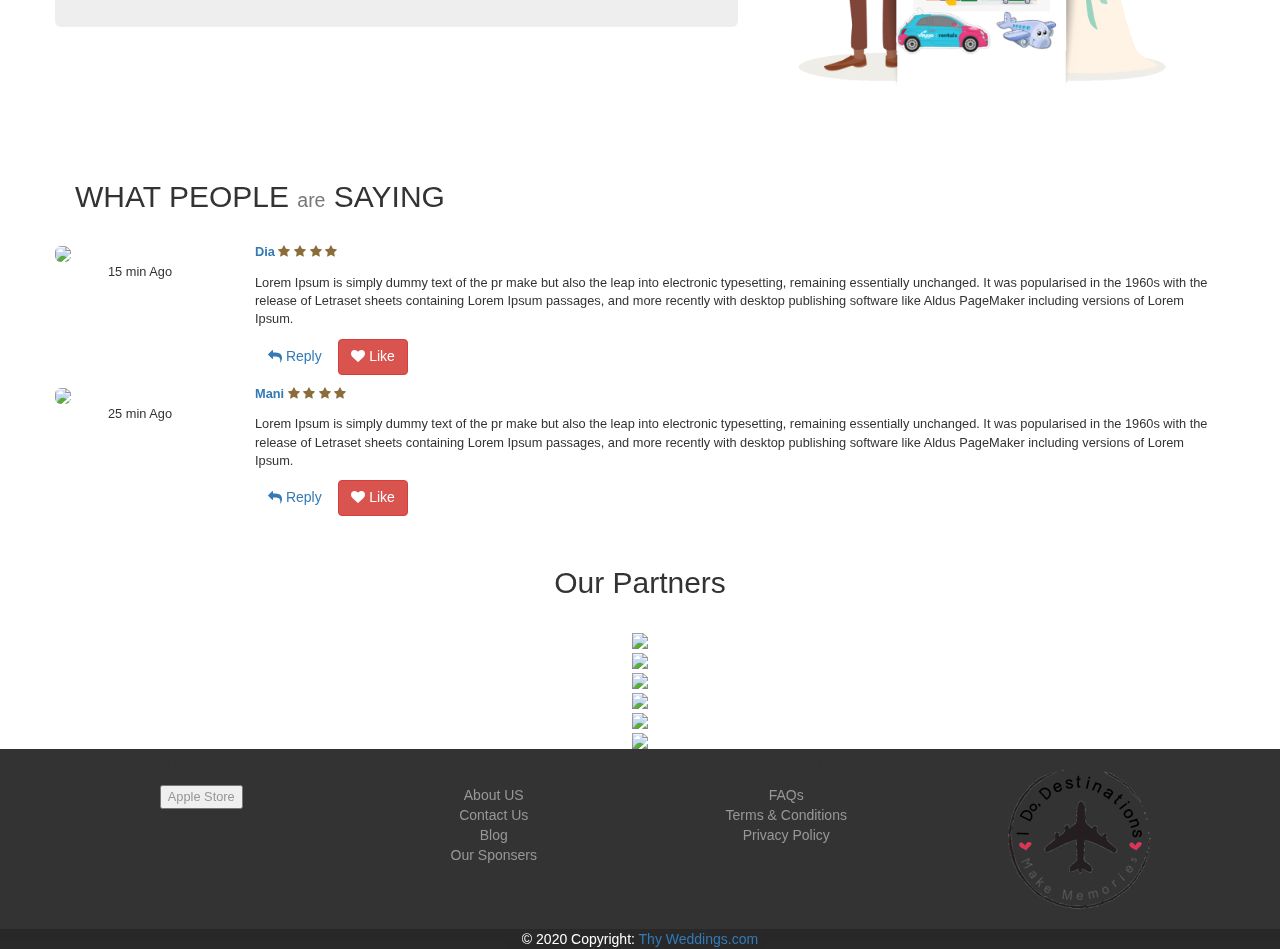
==== commit f4505de6: "logo in footer made changes in style" ====
--- a/index.html
+++ b/index.html
@@ -277,7 +277,7 @@
       <!--Grid row-->
       <div class="row">
         <!--Grid column-->
-        <div class="col-lg-6 col-md-12 mb-4 mb-md-0">
+        <div class="col-lg-3 col-md-6 mb-4 mb-md-0">
           <h5 class="text-uppercase text-white">Download for free</h5>
           <p class="text-color">
             <button>Apple Store</button>
@@ -324,6 +324,19 @@
           </ul>
         </div>
         <!--Grid column-->
+        <!--Grid column-->
+        <div class="col-lg-3 col-md-6 mb-4 mb-md-0">
+          <h5 class="text-uppercase mb-0 text-white"></h5>
+  
+          <ul class="list-unstyled">
+            <li>
+              <a target="_blank" href="https://www.facebook.com">
+                <img src="media/logo-dark.png" class="social-link" alt="Facebook"/>
+              </a>
+            </li>                   
+            
+          </ul>
+        </div>
       </div>
       <!--Grid row-->
     </div>
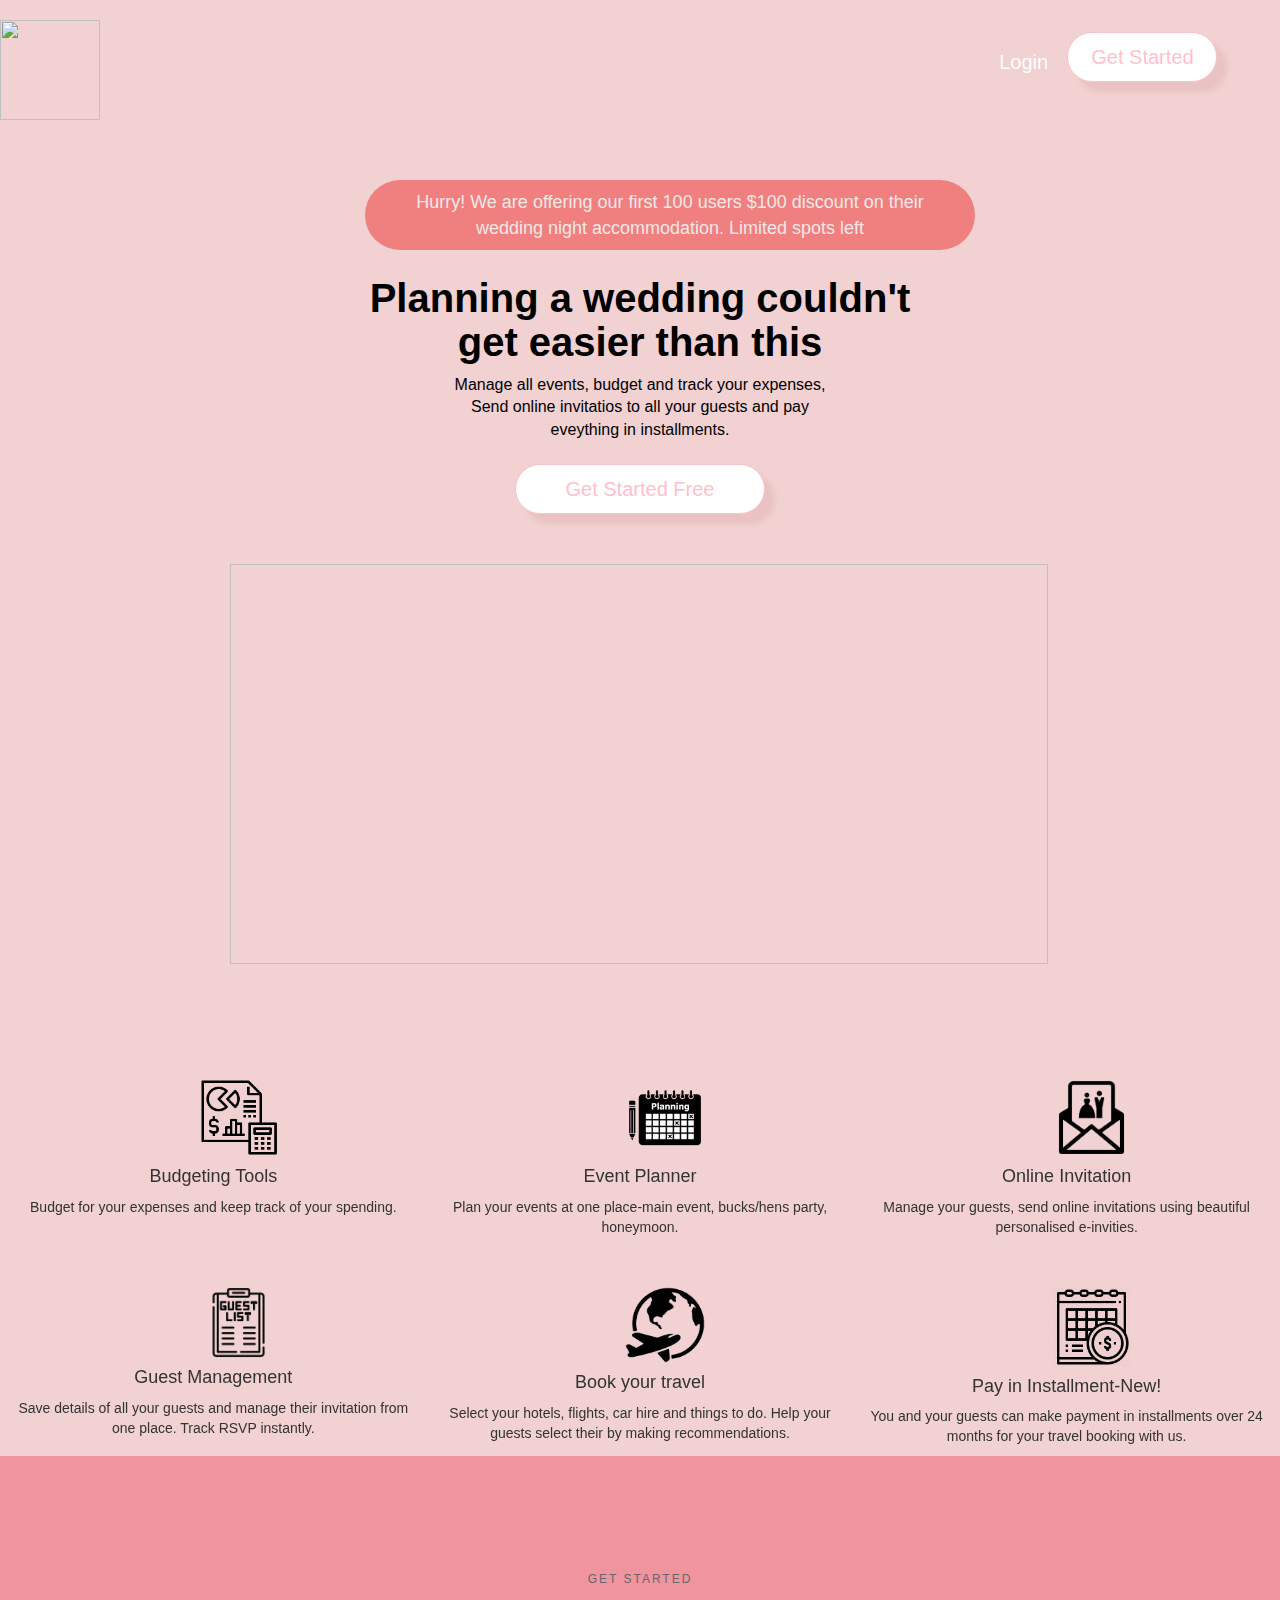
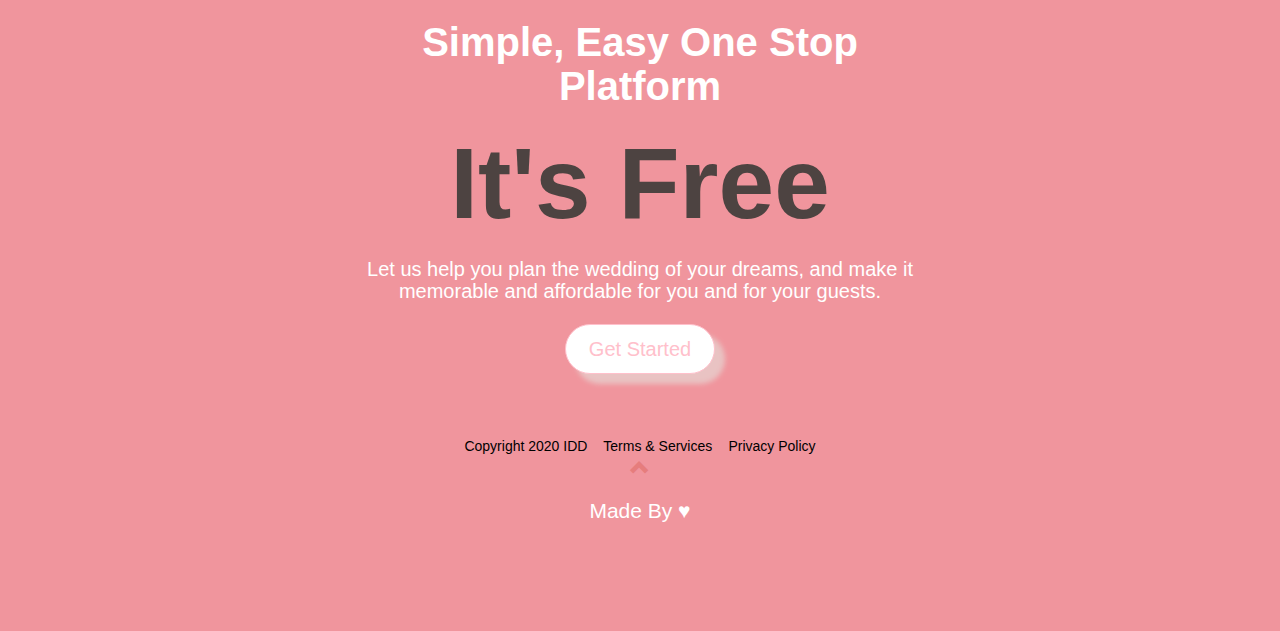
==== commit ea161847: "IDD-Landing page-1 Minor changes done..Working on imgs path" ====
--- a/index.html
+++ b/index.html
@@ -1,376 +1,130 @@
-<!DOCTYPE html>
-<html lang="en">
-  <head>
-    <meta charset="UTF-8" />
-    <meta name="viewport" content="width=device-width, initial-scale=1.0" />
-    <title>Thywedding</title>
-    <link
-      href="https://cdn.jsdelivr.net/npm/bootstrap@5.0.0-beta1/dist/css/bootstrap.min.css"
-      rel="stylesheet"
-      integrity="sha384-giJF6kkoqNQ00vy+HMDP7azOuL0xtbfIcaT9wjKHr8RbDVddVHyTfAAsrekwKmP1"
-      crossorigin="anonymous"
-    />
-    <link rel="stylesheet" href="src/index.scss" />
-    <link rel="stylesheet" href="src/index.css" />
-    <link rel="stylesheet" href="src/infinite-slider.css" />
-    <link
-      rel="stylesheet"
-      href="https://cdnjs.cloudflare.com/ajax/libs/font-awesome/4.7.0/css/font-awesome.min.css"
-    />
-    <link
-      href="https://stackpath.bootstrapcdn.com/font-awesome/4.7.0/css/font-awesome.min.css"
-      rel="stylesheet"
-      integrity="sha384-wvfXpqpZZVQGK6TAh5PVlGOfQNHSoD2xbE+QkPxCAFlNEevoEH3Sl0sibVcOQVnN"
-      crossorigin="anonymous"
-    />
-    <script src="https://cdnjs.cloudflare.com/ajax/libs/slick-carousel/1.6.0/slick.js"></script>
-    <script
-      src="https://code.jquery.com/jquery-2.2.0.min.js"
-      type="text/javascript"
-    ></script>
-    <script src="https://maxcdn.bootstrapcdn.com/bootstrap/3.3.6/js/bootstrap.min.js"></script>
-    <link
-      href="https://maxcdn.bootstrapcdn.com/bootstrap/3.3.6/css/bootstrap.min.css"
-      rel="stylesheet"
-    />
-    <link
-      rel="stylesheet"
-      href="https://use.fontawesome.com/releases/v5.7.0/css/all.css"
-      integrity="sha384-lZN37f5QGtY3VHgisS14W3ExzMWZxybE1SJSEsQp9S+oqd12jhcu+A56Ebc1zFSJ"
-      crossorigin="anonymous"
-    />
-    <link rel="stylesheet" href="src/icofont/icofont.min.css" />
-    <script src="src/carousel.js" type="text/javascript"></script>
-    <script src="src/csi.min.js"></script>
-  </head>
-
-  <body>
-    <!--header-->
-    <div class="container-fluid header-img">
-      <div class="row">
-        <div class="col-md-2 col-sm-4 offset-1 px-4 g-5">
-          <a href="index.html">
-            <img src="media/logo-dark.png" alt="Thywedding Logo" id="logo" />
-          </a>
-        </div>
-        <div class="col-md-2 col-sm-12 offset-6 g-5">
-          <button
-            type="button"
-            class="btn btn-md btn-outline-danger btn-design"
-          >
-            <a href="login_signup.html">Login</a>
-          </button>
-        </div>
-      </div>
-      <div class="row justify-content-center align-items-centre">
-        <div class="col-sm-6 g-5 offset-3 plan-wedding">
-          Plan Your Wedding with Us
-        </div>
-
-        <div class="col-sm-6 search-container g-5 offset-2">
-          <input type="text" id="search" placeholder="Search.." />
-          <button type="submit">
-            <i class="fa fa-search"></i>
-          </button>
-        </div>
-      </div>
-    </div>	
-		 <!--Container Starts-->
-   <!--Budgeting tool-->  
-   <section class="budget-icons">
-			<div class="container g-5">
-				<div class="row">
-					<div class="col-12 text-center g-5">
-						<h2 class="header ">
-							Wedding Planning has never been easier
-						</h2>
-						<p class="heading">Sign up Thy Wedding and get access to your all-in-one wedding planner.</p>
-					</div>
-				</div>
-				<hr class="my-4">
-				<!-- Container (Services Section) -->
-				<div class="container text-center">
-					<div class="row justify-content-center">
-						<div class="col-6 col-sm-3 g-5">
-							<i class="fas fa-money-check-alt"></i>
-							 <h1>Budgeting Tools</h1>
-							<p>Budget for your expenses and keep track of your spending.</p>
-						</div>
-						<div class="col-6 col-sm-3 g-5 ">
-							<i class="fas fa-users"></i>
-							 <h1>Guest Management</h1>
-							<p>Save details of all your guests and manage their invitation from one place. Track RSVP instantly.</p>
-						</div>           
-						<div class="col-4  col-sm-3 g-5" style="margin-top: 25px;">
-							<h class="emoji">✈</h>
-							 <h1>Book your travel</h1>
-							<p>Select your hotels, flights, car hire and things to do. Help your guests select their by making
-								recommendations.</p>
-						</div>          
-					</div>
-					<br><br>
-					<div class="row justify-content-center">         
-						<div class="col-6 col-sm-3 g-5">
-							<i class="fas fa-envelope"></i>            
-							<h1>Online Invitation</h1>
-							<p>Manage your guests, send online invitations using beautiful personalised e-invities.</p>
-						</div> 
-						<div class="col-4 col-sm-3 g-5">
-							<i class="fas fa-calendar-alt"></i>      
-							<h1>Pay in Installment</h1>
-							<p>You and your guests can make payment in installments over 24 months for your travel booking with us.</p>
-						</div>
-						<div class="col-6 col-sm-3 g-5" style="margin-top: 25px;">
-							<h class="emoji">🎉</h>          
-							<h1>Event Planner</h1>
-							<p>Plan your events at one place-main event, bucks/hens party, honeymoon.</p>
-						</div>  
-					</div>
-				</div>
-		</section>
-		<!--AboutUs Starts-->
-		<section class="aboutus">
-			<div class="container g-5">
-				<div class="row">
-					<div class="jumbotron col-sm-7 about-us">
-						<h1 class="display-4">About Us</h1>
-						<p class="lead">Thy wedding is an exeptional platform to plan your wedding budget.</p>         
-						<p>It is created for couples and there closed ones to make a fortune of memories.</p>
-					</div>        
-					<div class="col-sm-5">
-						<img src="media/428.png" style="width: 100%;">
-					</div>
-				</div>
-			</div>
-	
-		</section>
-		<!--Review Starts-->
-		<section class="review">
-			<div class="container">
-					<div class="row">
-						<h2>WHAT PEOPLE <small>are</small> SAYING</h2>
-							<div class="col-6">
-									<div class="card">
-											<div class="card-body">
-													<div class="row">
-															<div class="col-md-2">
-																	<img src="https://image.ibb.co/jw55Ex/def_face.jpg"
-																			class="img img-rounded img-fluid" />
-																	<p class="text-secondary text-center">15 min Ago</p>
-															</div>
-															<div class="col-md-10">
-																	<p>
-																			<a class="float-right"
-																					href="https://www.linkedin.com/in/mani-bansal-444788165/"><strong>Dia
-																						 </strong></a>
-																			<span class="float-right"><i class="text-warning fa fa-star"></i></span>
-																			<span class="float-right"><i class="text-warning fa fa-star"></i></span>
-																			<span class="float-right"><i class="text-warning fa fa-star"></i></span>
-																			<span class="float-right"><i class="text-warning fa fa-star"></i></span>
-	
-																	</p>
-																	<div class="clearfix"></div>
-																	<p>Lorem Ipsum is simply dummy text of the pr make but also the leap into electronic
-																			typesetting,
-																			remaining essentially unchanged. It was popularised in the 1960s with the
-																			release of Letraset sheets
-																			containing Lorem Ipsum passages, and more recently with desktop publishing
-																			software like Aldus PageMaker
-																			including versions of Lorem Ipsum.</p>
-																	<p>
-																			<a class="float-right btn btn-outline-primary ml-2"> <i class="fa fa-reply"></i>
-																					Reply</a>
-																			<a class="float-right btn text-white btn-danger"> <i class="fa fa-heart"></i>
-																					Like</a>
-																	</p>
-															</div>												
-					 
-													</div>
-											</div>
-									</div>
-							</div>
-							<div class="col-6">
-									<div class="card">
-											<div class="card-body">
-													<div class="row">
-															<div class="col-md-2">
-																	<img src="https://image.ibb.co/jw55Ex/def_face.jpg"
-																			class="img img-rounded img-fluid" />
-																	<p class="text-secondary text-center">25 min Ago</p>
-															</div>
-					 
-															<div class="col-md-10">
-																	<p>
-																			<a class="float-right"
-																					href="https://www.linkedin.com/in/mani-bansal-444788165/"><strong>
-																							Mani</strong></a>
-																			<span class="float-right"><i class="text-warning fa fa-star"></i></span>
-																			<span class="float-right"><i class="text-warning fa fa-star"></i></span>
-																			<span class="float-right"><i class="text-warning fa fa-star"></i></span>
-																			<span class="float-right"><i class="text-warning fa fa-star"></i></span>
-	
-																	</p>
-																	<div class="clearfix"></div>
-																	<p>Lorem Ipsum is simply dummy text of the pr make but also the leap into electronic
-																			typesetting,
-																			remaining essentially unchanged. It was popularised in the 1960s with the
-																			release of Letraset sheets
-																			containing Lorem Ipsum passages, and more recently with desktop publishing
-																			software like Aldus PageMaker
-																			including versions of Lorem Ipsum.</p>
-																	<p>
-																			<a class="float-right btn btn-outline-primary ml-2"> <i class="fa fa-reply"></i>
-																					Reply</a>
-																			<a class="float-right btn text-white btn-danger"> <i class="fa fa-heart"></i>
-																					Like</a>
-																	</p>
-															</div>													
-													</div>
-											</div>
-									</div>
-							</div>
-					</div>
-			</div>        
-	</section> 
-    <!--Our Partners-->
-    <div class="container text-center">
-      <h2>Our Partners</h2>
-      <section class="customer-logos slider">
-        <div class="slide">
-          <img
-            src="https://raw.githubusercontent.com/solodev/infinite-carousel/master/images/image2.png"
-          />
-        </div>
-        <div class="slide">
-          <img
-            src="https://raw.githubusercontent.com/solodev/infinite-carousel/master/images/image1.png"
-          />
-        </div>
-        <div class="slide">
-          <img
-            src="https://raw.githubusercontent.com/solodev/infinite-carousel/master/images/image2.png"
-          />
-        </div>
-        <div class="slide">
-          <img
-            src="https://raw.githubusercontent.com/solodev/infinite-carousel/master/images/image2.png"
-          />
-        </div>
-        <div class="slide">
-          <img
-            src="https://raw.githubusercontent.com/solodev/infinite-carousel/master/images/image1.png"
-          />
-        </div>
-        <div class="slide">
-          <img
-            src="https://raw.githubusercontent.com/solodev/infinite-carousel/master/images/image2.png"
-          />
-        </div>
-      </section>
-    </div>
-    <!--Social media links Starts-->
-    
-		 <!--Footer Starts-->
-<footer class="text-black text-center text-lg-start bg-color">
-    <!-- Grid container -->
-    <div class="container p-4">
-      <!--Grid row-->
-      <div class="row">
-        <!--Grid column-->
-        <div class="col-lg-3 col-md-6 mb-4 mb-md-0">
-          <h5 class="text-uppercase text-white">Download for free</h5>
-          <p class="text-color">
-            <button>Apple Store</button>
-          </p>
-        </div>
-        <!--Grid column-->
-  
-        <!--Grid column-->
-        <div class="col-lg-3 col-md-6 mb-4 mb-md-0">
-          <h5 class="text-uppercase text-white">Thy Wedding</h5>
-  
-          <ul class="list-unstyled mb-0">
-            <li>
-              <a href="#!" class="text-color">About US</a>
-            </li>
-            <li>
-              <a href="#!" class="text-color">Contact Us</a>
-            </li>
-            <li>
-              <a href="#!" class="text-color">Blog</a>
-            </li>
-            <li>
-              <a href="#!" class="text-color">Our Sponsers</a>
-            </li>          
-          </ul>
-        </div>
-        <!--Grid column-->
-  
-        <!--Grid column-->
-        <div class="col-lg-3 col-md-6 mb-4 mb-md-0">
-          <h5 class="text-uppercase mb-0 text-white">Useful Information</h5>
-  
-          <ul class="list-unstyled">
-            <li>
-              <a href="#!" class="text-color">FAQs</a>
-            </li>
-            <li>
-              <a href="#!" class="text-color">Terms & Conditions</a>
-            </li>
-            <li>
-              <a href="#!" class="text-color">Privacy Policy</a>
-            </li>
-            
-          </ul>
-        </div>
-        <!--Grid column-->
-        <!--Grid column-->
-        <div class="col-lg-3 col-md-6 mb-4 mb-md-0">
-          <h5 class="text-uppercase mb-0 text-white"></h5>
-  
-          <ul class="list-unstyled">
-            <li>
-              <a target="_blank" href="https://www.facebook.com">
-                <img src="media/logo-dark.png" class="social-link" alt="Facebook"/>
-              </a>
-            </li>                   
-            
-          </ul>
-        </div>
-      </div>
-      <!--Grid row-->
-    </div>
-    <!-- Grid container -->
-  
-    <!-- Copyright -->
-    <div class="text-center p-3" style="color:white; background-color: rgba(0, 0, 0, 0.2)">
-      © 2020 Copyright:
-      <a class="text-white" href="https://mdbootstrap.com/">Thy Weddings.com</a>
-    </div>
-    <!-- Copyright -->
-  </footer>  
-    <!--Carousel Scripts-->
-    <script
-      src="https://code.jquery.com/jquery-2.2.0.min.js"
-      type="text/javascript"
-    ></script>
-    <script src="https://cdnjs.cloudflare.com/ajax/libs/slick-carousel/1.6.0/slick.js"></script>
-    <script src="https://maxcdn.bootstrapcdn.com/bootstrap/3.3.6/js/bootstrap.min.js"></script>
-    <link
-      href="https://maxcdn.bootstrapcdn.com/bootstrap/3.3.6/css/bootstrap.min.css"
-      rel="stylesheet"
-    />
-    <!--Scripts starts-->
-    <script
-      src="https://cdn.jsdelivr.net/npm/@popperjs/core@2.5.4/dist/umd/popper.min.js"
-      integrity="sha384-q2kxQ16AaE6UbzuKqyBE9/u/KzioAlnx2maXQHiDX9d4/zp8Ok3f+M7DPm+Ib6IU"
-      crossorigin="anonymous"
-    ></script>
-    <script
-      src="https://cdn.jsdelivr.net/npm/bootstrap@5.0.0-beta1/dist/js/bootstrap.min.js"
-      integrity="sha384-pQQkAEnwaBkjpqZ8RU1fF1AKtTcHJwFl3pblpTlHXybJjHpMYo79HY3hIi4NKxyj"
-      crossorigin="anonymous"
-    ></script>
-   
-  </body>
-</html>
+<!DOCTYPE html>
+<html lang="en">
+<head>
+    <meta charset="UTF-8">
+    <meta name="viewport" content="width=device-width, initial-scale=1.0">
+    <title>IDD</title>
+    <link rel="stylesheet" href="https://maxcdn.bootstrapcdn.com/bootstrap/3.4.1/css/bootstrap.min.css">
+    <link rel="stylesheet" href="css/index.css">
+    <script src="js/indes.js"></script>
+
+</head>
+<body>
+    <div class="header">
+         <div id="logo">
+           <a href="index.html">            
+            <img src="media/logo-dark.png" class="logo-img"/>
+           </a>            
+         </div>
+         <div id="header-centre"></div>
+         <div class="header-login">
+            <a href="login.html" class="login">
+                Login
+            </a>
+         </div>
+         <div class="header-right-btn">
+           <div class="btn-block">
+            <button class="signup-btn" onclick="window.location.href='signup.html';">
+                Get Started                
+            </button>
+           </div>
+         </div>  
+    </div>
+    <!--Container starts here-->
+     <div class="row">
+          <div class="col"></div>
+          <div class="col">
+            <a href="signup.html" class="centre-a">
+                Hurry! We are offering our first 100 users $100 discount on their wedding night accommodation. Limited spots left 
+            </a>           
+        </div>
+          <div class="col"></div>
+     </div>
+     <div class="getstarted-container text-center">
+            <h1>Planning a wedding couldn't<br/> get easier than this</h1>
+            <p> Manage all events, budget and track your expenses,<br/> 
+                Send online invitatios to all your guests and pay</br>
+            eveything in installments.</p>   
+            <button class="signup-btn-footer" style="width:250px;" onclick="window.location.href='signup.html';">
+                Get Started Free
+            </button>
+     </div>
+    <!--Container ends here-->    
+    <!--Container for video starts here--> 
+     <div class="promo-video">
+        <div class="p-video-left"></div>
+        <div class="p-video-centre">
+             <img  height=" 100%"  width="100%" controls>
+                <source src="../media/bride.jpg">
+                </img>
+        </div>
+        <div class="p-video-right">         
+        </div>
+    </div>
+    <!--Container for video ends here--> 
+    <!-- Container (Services Section) -->
+<div class="container-fluid text-center">
+   <div class="row">
+    <div class="col-sm-4">
+      <img src="media/financial-planning-accouting-tax-budget-512.png" id="budget-img">
+      <h4>Budgeting Tools</h4>
+      <p>Budget for your expenses and keep track of your spending.</p>
+    </div>
+    <div class="col-sm-4">
+      <img src="media/planning-icon-simple-style-vector-19771147.png" id="budget-img">
+      <h4>Event Planner</h4>
+      <p>Plan your events at one place-main event, bucks/hens party, honeymoon.</p>
+    </div>
+    <div class="col-sm-4">
+        <img src="media/wedding-invitation.png" id="budget-img">
+      <h4>Online Invitation</h4>
+      <p>Manage your guests, send online invitations using beautiful personalised e-invities.</p>
+    </div>
+  </div>
+  <br><br>
+  <div class="row">
+    <div class="col-sm-4">
+        <img src="media/guest.png" id="guest-img">
+      <h4>Guest Management</h4>
+      <p>Save details of all your guests and manage their invitation from one place. Track RSVP instantly.</p>
+    </div>
+    <div class="col-sm-4">
+      <img src="media/travel.png" id="budget-img">
+      <h4>Book your travel</h4>
+      <p>Select your hotels, flights, car hire and things to do. Help your guests select their by making recommendations.</p>
+    </div>
+    <div class="col-sm-4">
+        <img src="media/Installment-Pay-Payment.png" id="installment-img">
+      <h4>Pay in Installment-New!</h4>
+      <p>You and your guests can make payment in installments over 24 months for your travel booking with us.</p>
+    </div>
+  </div>
+</div>
+<!-- Container (Contact Section) -->
+<div class="jumbotron text-center" style="margin-bottom:0">
+    <span id="footer-tile">Get Started</span>
+    <h3 id="footer-h3">Simple, Easy One Stop <br/>Platform</h3> 
+    <h1 id="footer-h1">It's Free</h1> 
+    <h3 id="footer-p-h3"> Let us help you plan the wedding of your dreams, and make it<br/>
+         memorable and affordable for you and for your guests.</h3>
+        <div class="btn-footer">
+            <button class="signup-btn-footer" onclick="window.location.href='signup.html';">
+                Get Started                
+            </button>
+        </div> 
+        <div class="footer text-center">
+            <a href="#" class="copyright">Copyright 2020 IDD</a>
+            <a href="#" class="terms">Terms & Services</a>
+            <a href="#" class="privacy-policy">Privacy Policy</a>
+        </div> 
+        <footer class="container-fluid text-center">
+            <a href="index.html" title="To Top">
+              <span class="glyphicon glyphicon-chevron-up"></span>
+            </a>
+            <p>Made By ♥</p>
+          </footer>   
+</div>
+     
+  
+</body>
+</html>--- a/css/index.css
+++ b/css/index.css
@@ -0,0 +1,357 @@
+body{
+    font-family: 'Lato', sans-serif; 
+    background-image: url("media/ros.jpg");
+    background-color: rgb(241, 209, 209);
+}
+.header{   
+    width: 100%;
+    height: 100px;
+    margin-top: 20px;
+    position:fixed;   
+}
+#logo{
+        height:100px;
+        width:100px;
+        float:left;           
+   }
+.logo-img{   
+        height:100%;
+        width:100%;             
+    }
+    .logo-img:hover{   
+        cursor: pointer;             
+    }
+#header-centre{
+        height:100px;
+        width:68.3%;
+        float:left;      
+}
+.header-login{
+        height:100px;
+        width:6%;
+        float:left;     
+}
+.login{
+        height:40px;
+        width:50px;
+        text-decoration: none;
+        padding:0px 0px 0px 5px;
+        margin: 28px 20px 0px 20px;
+        display:inline-block;
+        font-size: 20px;
+        color:white;
+}
+.login:hover{
+         cursor: pointer;
+         color:white;
+    }
+.header-right-btn{
+        height:100px;
+        width:13%;
+        float:left;    
+}
+.signup-btn{ 
+        
+        height:50px;
+        width:150px;
+        color: pink;
+        background-color: white;
+        font-size: 20px;
+        padding: 10px 20px;
+        margin-top: 12px;
+        border: 1px solid pink;
+        border-radius: 50px;      
+        transition: all 0.15s ease;
+        transition-property:transform;
+        float: right;
+        box-shadow: 10px 10px 5px rgb(236, 202, 202);
+      -moz-box-shadow: 10px 10px 5px rgb(235, 199, 199);
+      -webkit-box-shadow: 10px 10px 5px rgb(233, 195, 195);
+      -khtml-box-shadow: 10px 10px 5px rgb(240, 200, 200);
+    } 
+.signup-btn:hover{
+         cursor: pointer;
+         transform: scale(.9);
+    }
+.centre-a{
+        background-color: lightcoral;
+        height: 70px;
+        width: 610px;
+        display:inline-block;
+        margin: 180px 20px 0px 380px;
+        padding: 10px 20px;
+        border-radius: 35px;
+        text-decoration: none;
+        color: rgb(240, 232, 231);
+        text-align: center;
+        font-size: 18px;
+        float:left;          
+    }
+.centre-a:hover{
+    text-decoration: none;
+    cursor: pointer;
+    color: rgb(240, 232, 231);
+    }
+.getstarted-container h1{
+    color: black;
+    font-weight: 600;
+    font-size: 40px;
+    display:block; 
+    margin-top:2% ;
+}
+.getstarted-container{
+    color: black;
+    font-weight: 200;
+    font-size: 16px;
+}
+.footer{
+        margin-top: 5%;             
+    }   
+.copyright{
+    color: black; 
+    margin-right:1%; 
+    }
+.privacy-policy{
+    color: black;
+    margin-left:1%; 
+    }
+.terms{
+    color: black;    
+   }
+    .promo-video{
+        height: 500px;
+        width: 100%;   
+        float: left;
+        margin-bottom: 5%;             
+    }
+    .p-video-left{
+        height: 400px;
+        width: 18%;         
+        float: left;
+    }     
+    .p-video-centre{
+        height: 400px ;
+        width: 63.9%;         
+        float: left;
+        margin-top: 50px;       
+        position: relative;
+    }   
+    video{
+        height: 100% ;
+        width: 100%;         
+        float: left;       
+    }
+    .p-video-right{
+        height: 400px ;
+        width: 18%;         
+        float: left;
+    }
+@media screen and (max-width: 40em) {
+#video-container video {
+    width: 60%;
+  }
+ }
+@media screen and (max-width: 30em) {
+#video-container video {
+    width: 80%;
+  }
+ }
+@media screen and (max-width: 22.5em) {
+#video-container video {
+    width: 100%;
+  }
+ }
+ .bugeting{
+        height: 310px;
+        width: 33.3%;       
+        float: left; 
+        margin-top: 70px;
+        margin-left: 70px;
+           }
+    #budget-img{
+        height: 25%;
+        width: 20%;         
+        margin-left:70px;
+        margin-right: 20px;
+    }
+    #budget-description{
+        height: 140px;
+        width: 96%;        
+        float: left; 
+        margin: 10px 0px 0px 0px ;
+        text-align:inherit;
+        padding: 10px 5px ;
+        margin: 10px 40px 0px 60px ;  
+    }
+    .budget-descriptionbtn{
+        height: 40px;
+        width: 80%;             
+        display: block;
+        margin: 10px 40px 0px 60px ;        
+        float: left;         
+        color: black;
+        text-align: left;
+        font-weight: bold;
+        font-size: 25px;
+        border: none;
+        background-color: white;
+    }
+    .budget-descriptionbtn:hover{
+        cursor: pointer;
+        border: none;        
+    }
+    #Event-Plannerbtn{
+        height: 140px;
+        width: 96%;        
+        float: left; 
+        margin: 10px 0px 0px 0px ;
+        text-align:inherit;
+        padding: 10px 5px ;
+        margin: 10px 40px 0px 60px ; 
+    }
+    #guest-img{
+        height: 40%;
+        width: 34%;   
+        color:solid black;     
+        margin-left:70px;
+        margin-right: 20px;
+    }
+    #invitationbtn{
+        height: 140px;
+        width: 96%;        
+        float: left; 
+        margin: 10px 0px 0px 0px ;
+        text-align:inherit;
+        padding: 10px 5px ;
+        margin: 10px 40px 0px 60px ; 
+    }
+   
+    #bookbtn{
+        height: 140px;
+        width: 96%;        
+        float: left; 
+        margin: 10px 0px 0px 0px ;
+        text-align:inherit;
+        padding: 10px 5px ;
+        margin: 10px 40px 0px 60px ; 
+    }
+    #installment-img{      
+        width: 20%;              
+        margin-left:70px;
+        margin-right: 20px;
+    }
+    #installmentbtn{
+        height: 140px;
+        width: 96%;        
+        float: left; 
+        margin: 10px 0px 0px 0px ;
+        text-align:inherit;
+        padding: 10px 5px ;
+        margin: 10px 40px 0px 60px ; 
+    }
+    .jumbotron {
+    background-color:#f0959d;
+    color: #fff;   
+    padding: 90px 25px;    
+    font-family: Montserrat, sans-serif;
+  }
+  .signup-btn-footer{
+        height:50px;
+        width:150px;
+        color: pink;
+        background-color: white;
+        font-size: 20px;
+        padding: 10px 20px;
+        margin-top: 12px;
+        border: 1px solid pink;
+        border-radius: 50px;      
+        transition: all 0.15s ease;
+        transition-property:transform;        
+        box-shadow: 10px 10px 5px rgb(236, 202, 202);
+      -moz-box-shadow: 10px 10px 5px rgb(235, 199, 199);
+      -webkit-box-shadow: 10px 10px 5px rgb(233, 195, 195);
+      -khtml-box-shadow: 10px 10px 5px rgb(240, 200, 200);
+
+  }
+  .signup-btn-footer:hover{   
+         cursor: pointer;
+         transform: scale(.9);
+    }
+#footer-tile{
+    color: #67656e;
+    text-transform: uppercase;
+    letter-spacing: 2px;
+    font-size: 12px;
+    display:inline-block;
+    margin-bottom: 1%;
+    margin-top: 2%;
+    text-align: center;
+}
+#footer-h1{    
+    color: #4d4341;
+    font-size: 100px;
+    font-weight: 600;
+    margin: 0 auto 40px 0px 40px 0px;   
+    display: block;
+}
+#footer-h3{
+    color: #fff;
+    font-weight: 600;
+    font-size: 40px;
+    display:block;     
+}
+#footer-p-h3{ 
+    font-size: 20px;
+    display:block;    
+}
+footer .glyphicon {
+  font-size: 20px;
+  margin-bottom: 20px;
+  color: #e67d7d;
+}
+/*header style starts here */
+.signup{
+    border:1px solid #ccc;
+    border-radius: 5px;
+    display: block;
+    margin: 0 auto;
+    margin-top: 12%;
+    background:inherit;
+    backdrop-filter: blur(20px);
+    height: 400px;
+    width: 300px;
+    padding: 20px;
+    box-shadow: 5px 7px 7px pink;
+ }
+ .form-style{
+    margin-top:20px;
+    margin-left:10px;
+    margin-right:10px;
+    width: 240px;        
+ }
+ #signup-style{
+    height:30px;
+    width:110px;
+    color: pink;
+    background-color: white;
+    font-size: 18px;
+    padding: 2px 20px;
+    display: block;
+    margin:0 auto;
+    margin-top: 18px;
+    margin-bottom: 10px;
+    border: 1px solid pink;
+    border-radius: 50px;      
+    transition: all 0.15s ease;
+    transition-property:transform;
+    
+ }
+ #signup-style:hover{
+    cursor: pointer;
+     transform: scale(.9);
+ }
+ #terms-policy{
+    display:inline-block;
+    margin:5px 0px; 
+    color: rgb(54, 52, 52);
+ }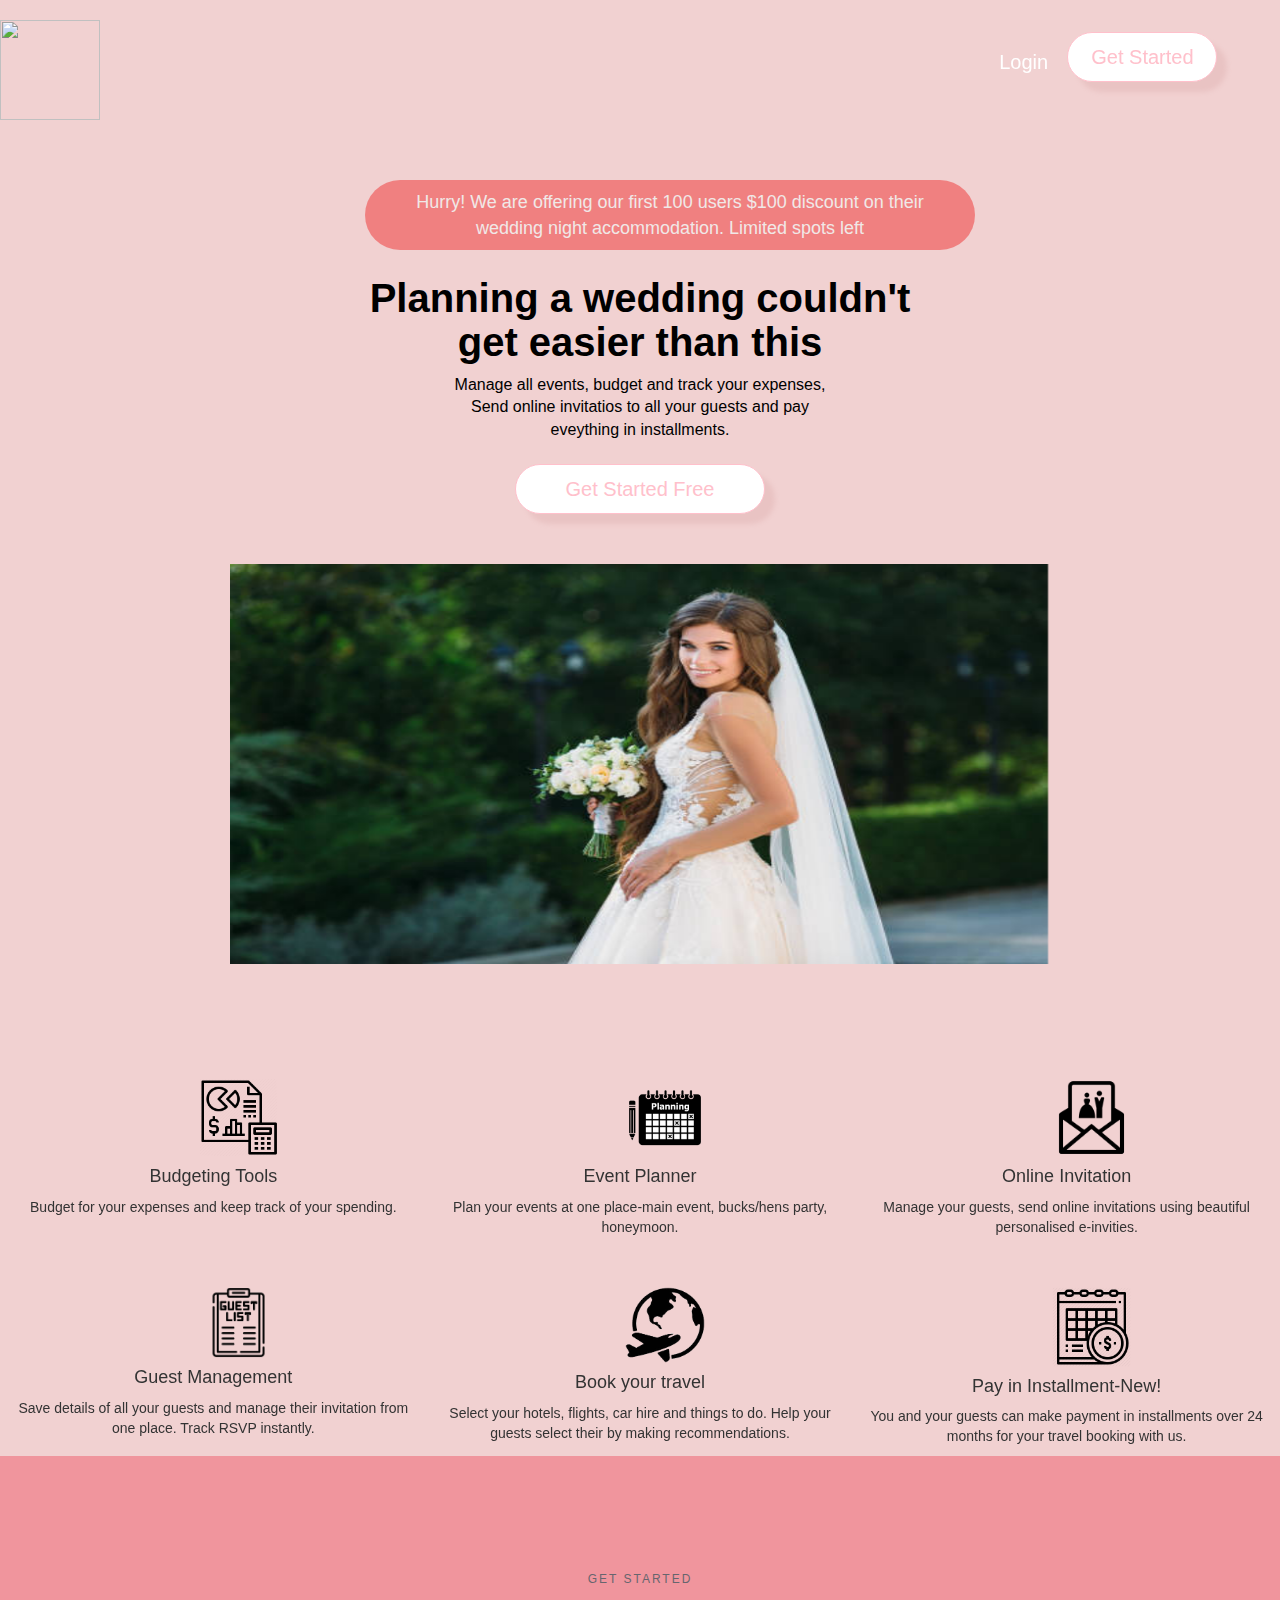
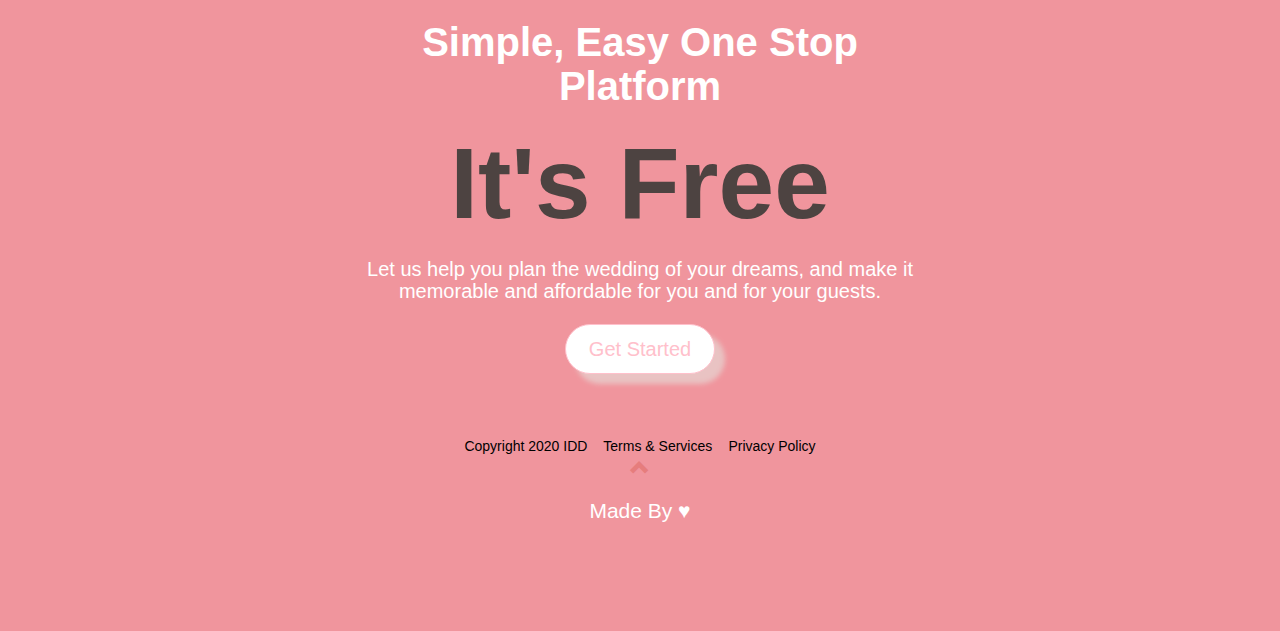
==== commit 4e3e6b1f: "img updation replacing video to img" ====
--- a/index.html
+++ b/index.html
@@ -54,9 +54,8 @@
      <div class="promo-video">
         <div class="p-video-left"></div>
         <div class="p-video-centre">
-             <img  height=" 100%"  width="100%" controls>
-                <source src="../media/bride.jpg">
-                </img>
+             <img source src="media/bride.jpg"  height=" 100%"  width="100%" controls>
+                
         </div>
         <div class="p-video-right">         
         </div>
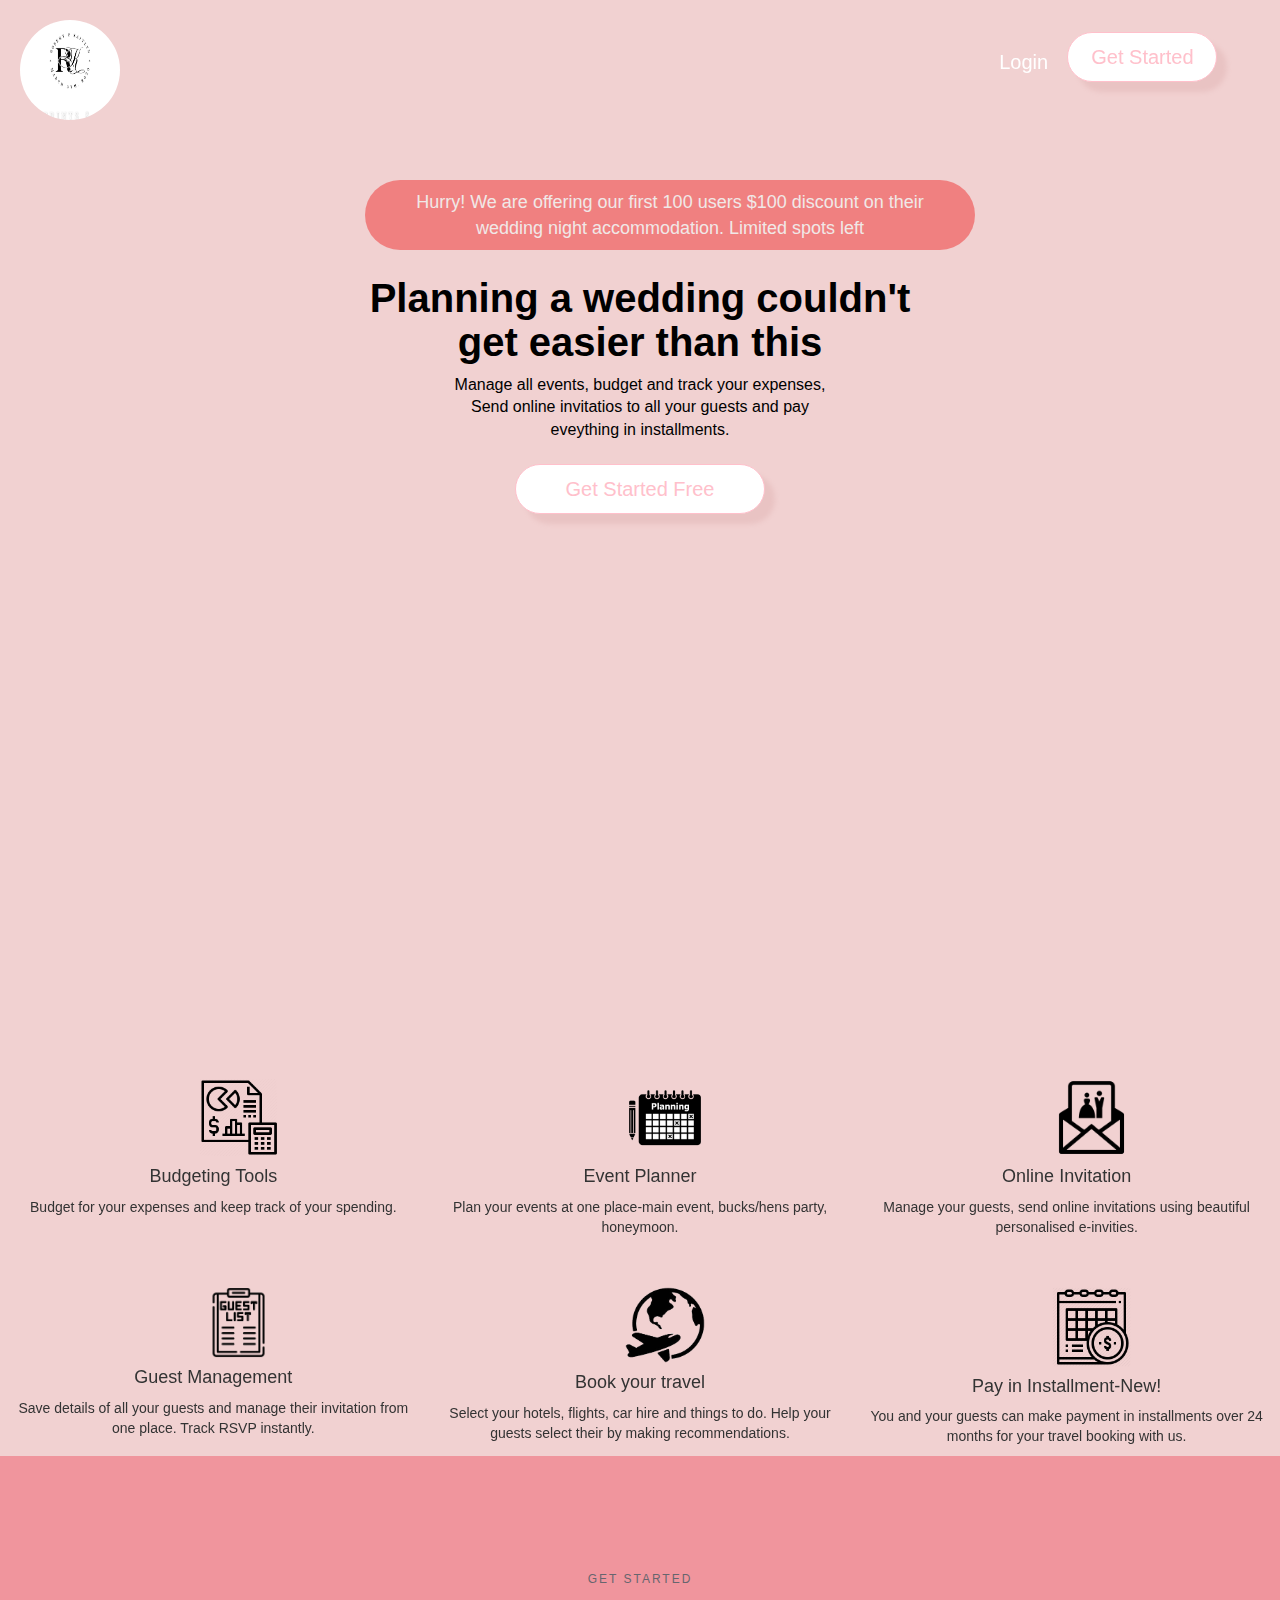
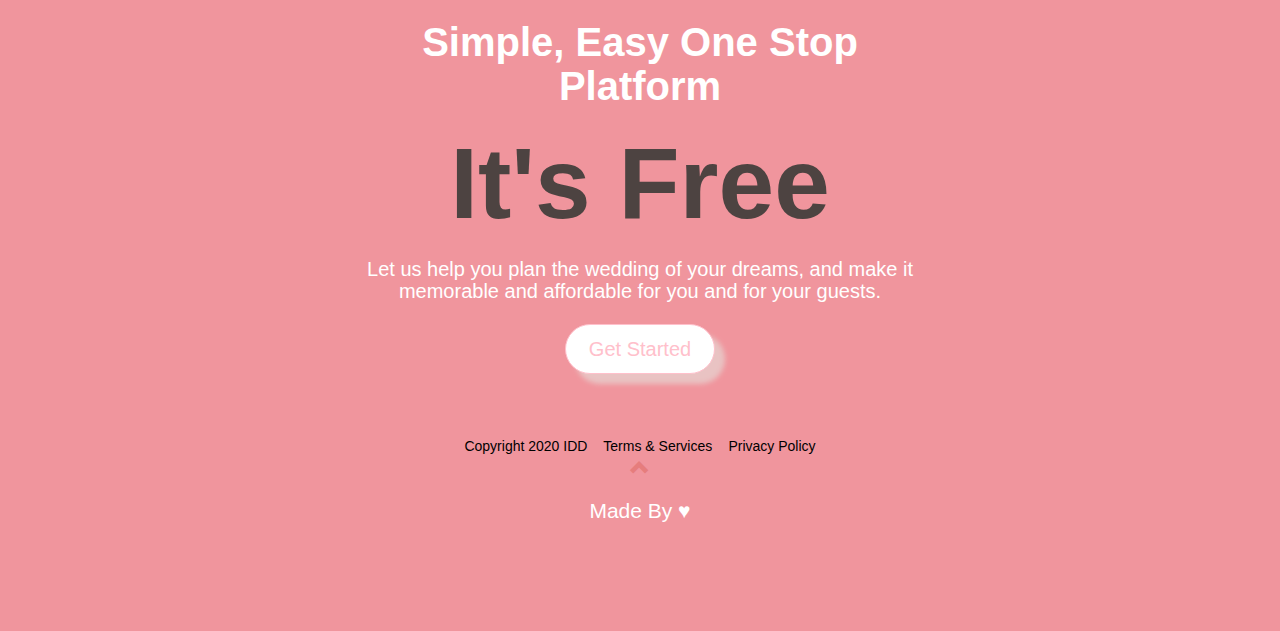
==== commit 24991024: "fixed logo" ====
--- a/index.html
+++ b/index.html
@@ -11,11 +11,11 @@
 </head>
 <body>
     <div class="header">
-         <div id="logo">
-           <a href="index.html">            
-            <img src="media/logo-dark.png" class="logo-img"/>
-           </a>            
-         </div>
+    <div id="logo">
+            <a href="index.html">            
+            <img src="media/logo.jpg" class="logo-img"/>
+           </a>        
+         </div>  
          <div id="header-centre"></div>
          <div class="header-login">
             <a href="login.html" class="login">
@@ -54,8 +54,10 @@
      <div class="promo-video">
         <div class="p-video-left"></div>
         <div class="p-video-centre">
+            <iframe width="860" height="415" src="https://www.youtube.com/embed/GPNCJc7LM8Y" title="YouTube video player" frameborder="0" allow="accelerometer; autoplay; clipboard-write; encrypted-media; gyroscope; picture-in-picture" allowfullscreen></iframe>
+              <!-- 
              <img source src="media/bride.jpg"  height=" 100%"  width="100%" controls>
-                
+         -->        
         </div>
         <div class="p-video-right">         
         </div>
--- a/css/index.css
+++ b/css/index.css
@@ -1,308 +1,308 @@
-body{
-    font-family: 'Lato', sans-serif; 
-    background-image: url("media/ros.jpg");
-    background-color: rgb(241, 209, 209);
-}
-.header{   
-    width: 100%;
-    height: 100px;
-    margin-top: 20px;
-    position:fixed;   
-}
-#logo{
-        height:100px;
-        width:100px;
-        float:left;           
-   }
-.logo-img{   
-        height:100%;
-        width:100%;             
-    }
-    .logo-img:hover{   
-        cursor: pointer;             
-    }
-#header-centre{
-        height:100px;
-        width:68.3%;
-        float:left;      
-}
-.header-login{
-        height:100px;
-        width:6%;
-        float:left;     
-}
-.login{
-        height:40px;
-        width:50px;
-        text-decoration: none;
-        padding:0px 0px 0px 5px;
-        margin: 28px 20px 0px 20px;
-        display:inline-block;
-        font-size: 20px;
-        color:white;
-}
-.login:hover{
-         cursor: pointer;
-         color:white;
-    }
-.header-right-btn{
-        height:100px;
-        width:13%;
-        float:left;    
-}
-.signup-btn{ 
-        
-        height:50px;
-        width:150px;
-        color: pink;
-        background-color: white;
-        font-size: 20px;
-        padding: 10px 20px;
-        margin-top: 12px;
-        border: 1px solid pink;
-        border-radius: 50px;      
-        transition: all 0.15s ease;
-        transition-property:transform;
-        float: right;
-        box-shadow: 10px 10px 5px rgb(236, 202, 202);
-      -moz-box-shadow: 10px 10px 5px rgb(235, 199, 199);
-      -webkit-box-shadow: 10px 10px 5px rgb(233, 195, 195);
-      -khtml-box-shadow: 10px 10px 5px rgb(240, 200, 200);
-    } 
-.signup-btn:hover{
-         cursor: pointer;
-         transform: scale(.9);
-    }
-.centre-a{
-        background-color: lightcoral;
-        height: 70px;
-        width: 610px;
-        display:inline-block;
-        margin: 180px 20px 0px 380px;
-        padding: 10px 20px;
-        border-radius: 35px;
-        text-decoration: none;
-        color: rgb(240, 232, 231);
-        text-align: center;
-        font-size: 18px;
-        float:left;          
-    }
-.centre-a:hover{
-    text-decoration: none;
-    cursor: pointer;
-    color: rgb(240, 232, 231);
-    }
-.getstarted-container h1{
-    color: black;
-    font-weight: 600;
-    font-size: 40px;
-    display:block; 
-    margin-top:2% ;
-}
-.getstarted-container{
-    color: black;
-    font-weight: 200;
-    font-size: 16px;
-}
-.footer{
-        margin-top: 5%;             
-    }   
-.copyright{
-    color: black; 
-    margin-right:1%; 
-    }
-.privacy-policy{
-    color: black;
-    margin-left:1%; 
-    }
-.terms{
-    color: black;    
-   }
-    .promo-video{
-        height: 500px;
-        width: 100%;   
-        float: left;
-        margin-bottom: 5%;             
-    }
-    .p-video-left{
-        height: 400px;
-        width: 18%;         
-        float: left;
-    }     
-    .p-video-centre{
-        height: 400px ;
-        width: 63.9%;         
-        float: left;
-        margin-top: 50px;       
-        position: relative;
-    }   
-    video{
-        height: 100% ;
-        width: 100%;         
-        float: left;       
-    }
-    .p-video-right{
-        height: 400px ;
-        width: 18%;         
-        float: left;
-    }
+body {
+  font-family: "Lato", sans-serif;
+  background-image: url("media/ros.jpg");
+  background-color: rgb(241, 209, 209);
+}
+.header {
+  width: 100%;
+  height: 100px;
+  margin-top: 20px;
+  position: fixed;
+}
+#logo {
+  height: 100px;
+  width: 100px;
+  float: left;
+}
+.logo-img {
+  height: 100%;
+  width: 100%;
+  margin-left: 20px;
+  border-radius: 50%;
+}
+.logo-img:hover {
+  cursor: pointer;
+}
+#header-centre {
+  height: 100px;
+  width: 68.3%;
+  float: left;
+}
+.header-login {
+  height: 100px;
+  width: 6%;
+  float: left;
+}
+.login {
+  height: 40px;
+  width: 50px;
+  text-decoration: none;
+  padding: 0px 0px 0px 5px;
+  margin: 28px 20px 0px 20px;
+  display: inline-block;
+  font-size: 20px;
+  color: white;
+}
+.login:hover {
+  cursor: pointer;
+  color: white;
+}
+.header-right-btn {
+  height: 100px;
+  width: 13%;
+  float: left;
+}
+.signup-btn {
+  height: 50px;
+  width: 150px;
+  color: pink;
+  background-color: white;
+  font-size: 20px;
+  padding: 10px 20px;
+  margin-top: 12px;
+  border: 1px solid pink;
+  border-radius: 50px;
+  transition: all 0.15s ease;
+  transition-property: transform;
+  float: right;
+  box-shadow: 10px 10px 5px rgb(236, 202, 202);
+  -moz-box-shadow: 10px 10px 5px rgb(235, 199, 199);
+  -webkit-box-shadow: 10px 10px 5px rgb(233, 195, 195);
+  -khtml-box-shadow: 10px 10px 5px rgb(240, 200, 200);
+}
+.signup-btn:hover {
+  cursor: pointer;
+  transform: scale(0.9);
+}
+.centre-a {
+  background-color: lightcoral;
+  height: 70px;
+  width: 610px;
+  display: inline-block;
+  margin: 180px 20px 0px 380px;
+  padding: 10px 20px;
+  border-radius: 35px;
+  text-decoration: none;
+  color: rgb(240, 232, 231);
+  text-align: center;
+  font-size: 18px;
+  float: left;
+}
+.centre-a:hover {
+  text-decoration: none;
+  cursor: pointer;
+  color: rgb(240, 232, 231);
+}
+.getstarted-container h1 {
+  color: black;
+  font-weight: 600;
+  font-size: 40px;
+  display: block;
+  margin-top: 2%;
+}
+.getstarted-container {
+  color: black;
+  font-weight: 200;
+  font-size: 16px;
+}
+.footer {
+  margin-top: 5%;
+}
+.copyright {
+  color: black;
+  margin-right: 1%;
+}
+.privacy-policy {
+  color: black;
+  margin-left: 1%;
+}
+.terms {
+  color: black;
+}
+.promo-video {
+  height: 500px;
+  width: 100%;
+  float: left;
+  margin-bottom: 5%;
+}
+.p-video-left {
+  height: 400px;
+  width: 18%;
+  float: left;
+}
+.p-video-centre {
+  height: 400px;
+  width: 63.9%;
+  float: left;
+  margin-top: 50px;
+  position: relative;
+}
+video {
+  height: 100%;
+  width: 100%;
+  float: left;
+}
+.p-video-right {
+  height: 400px;
+  width: 18%;
+  float: left;
+}
 @media screen and (max-width: 40em) {
-#video-container video {
+  #video-container video {
     width: 60%;
   }
- }
+}
 @media screen and (max-width: 30em) {
-#video-container video {
+  #video-container video {
     width: 80%;
   }
- }
+}
 @media screen and (max-width: 22.5em) {
-#video-container video {
+  #video-container video {
     width: 100%;
   }
- }
- .bugeting{
-        height: 310px;
-        width: 33.3%;       
-        float: left; 
-        margin-top: 70px;
-        margin-left: 70px;
-           }
-    #budget-img{
-        height: 25%;
-        width: 20%;         
-        margin-left:70px;
-        margin-right: 20px;
-    }
-    #budget-description{
-        height: 140px;
-        width: 96%;        
-        float: left; 
-        margin: 10px 0px 0px 0px ;
-        text-align:inherit;
-        padding: 10px 5px ;
-        margin: 10px 40px 0px 60px ;  
-    }
-    .budget-descriptionbtn{
-        height: 40px;
-        width: 80%;             
-        display: block;
-        margin: 10px 40px 0px 60px ;        
-        float: left;         
-        color: black;
-        text-align: left;
-        font-weight: bold;
-        font-size: 25px;
-        border: none;
-        background-color: white;
-    }
-    .budget-descriptionbtn:hover{
-        cursor: pointer;
-        border: none;        
-    }
-    #Event-Plannerbtn{
-        height: 140px;
-        width: 96%;        
-        float: left; 
-        margin: 10px 0px 0px 0px ;
-        text-align:inherit;
-        padding: 10px 5px ;
-        margin: 10px 40px 0px 60px ; 
-    }
-    #guest-img{
-        height: 40%;
-        width: 34%;   
-        color:solid black;     
-        margin-left:70px;
-        margin-right: 20px;
-    }
-    #invitationbtn{
-        height: 140px;
-        width: 96%;        
-        float: left; 
-        margin: 10px 0px 0px 0px ;
-        text-align:inherit;
-        padding: 10px 5px ;
-        margin: 10px 40px 0px 60px ; 
-    }
-   
-    #bookbtn{
-        height: 140px;
-        width: 96%;        
-        float: left; 
-        margin: 10px 0px 0px 0px ;
-        text-align:inherit;
-        padding: 10px 5px ;
-        margin: 10px 40px 0px 60px ; 
-    }
-    #installment-img{      
-        width: 20%;              
-        margin-left:70px;
-        margin-right: 20px;
-    }
-    #installmentbtn{
-        height: 140px;
-        width: 96%;        
-        float: left; 
-        margin: 10px 0px 0px 0px ;
-        text-align:inherit;
-        padding: 10px 5px ;
-        margin: 10px 40px 0px 60px ; 
-    }
-    .jumbotron {
-    background-color:#f0959d;
-    color: #fff;   
-    padding: 90px 25px;    
-    font-family: Montserrat, sans-serif;
-  }
-  .signup-btn-footer{
-        height:50px;
-        width:150px;
-        color: pink;
-        background-color: white;
-        font-size: 20px;
-        padding: 10px 20px;
-        margin-top: 12px;
-        border: 1px solid pink;
-        border-radius: 50px;      
-        transition: all 0.15s ease;
-        transition-property:transform;        
-        box-shadow: 10px 10px 5px rgb(236, 202, 202);
-      -moz-box-shadow: 10px 10px 5px rgb(235, 199, 199);
-      -webkit-box-shadow: 10px 10px 5px rgb(233, 195, 195);
-      -khtml-box-shadow: 10px 10px 5px rgb(240, 200, 200);
+}
+.bugeting {
+  height: 310px;
+  width: 33.3%;
+  float: left;
+  margin-top: 70px;
+  margin-left: 70px;
+}
+#budget-img {
+  height: 25%;
+  width: 20%;
+  margin-left: 70px;
+  margin-right: 20px;
+}
+#budget-description {
+  height: 140px;
+  width: 96%;
+  float: left;
+  margin: 10px 0px 0px 0px;
+  text-align: inherit;
+  padding: 10px 5px;
+  margin: 10px 40px 0px 60px;
+}
+.budget-descriptionbtn {
+  height: 40px;
+  width: 80%;
+  display: block;
+  margin: 10px 40px 0px 60px;
+  float: left;
+  color: black;
+  text-align: left;
+  font-weight: bold;
+  font-size: 25px;
+  border: none;
+  background-color: white;
+}
+.budget-descriptionbtn:hover {
+  cursor: pointer;
+  border: none;
+}
+#Event-Plannerbtn {
+  height: 140px;
+  width: 96%;
+  float: left;
+  margin: 10px 0px 0px 0px;
+  text-align: inherit;
+  padding: 10px 5px;
+  margin: 10px 40px 0px 60px;
+}
+#guest-img {
+  height: 40%;
+  width: 34%;
+  color: solid black;
+  margin-left: 70px;
+  margin-right: 20px;
+}
+#invitationbtn {
+  height: 140px;
+  width: 96%;
+  float: left;
+  margin: 10px 0px 0px 0px;
+  text-align: inherit;
+  padding: 10px 5px;
+  margin: 10px 40px 0px 60px;
+}
 
-  }
-  .signup-btn-footer:hover{   
-         cursor: pointer;
-         transform: scale(.9);
-    }
-#footer-tile{
-    color: #67656e;
-    text-transform: uppercase;
-    letter-spacing: 2px;
-    font-size: 12px;
-    display:inline-block;
-    margin-bottom: 1%;
-    margin-top: 2%;
-    text-align: center;
-}
-#footer-h1{    
-    color: #4d4341;
-    font-size: 100px;
-    font-weight: 600;
-    margin: 0 auto 40px 0px 40px 0px;   
-    display: block;
-}
-#footer-h3{
-    color: #fff;
-    font-weight: 600;
-    font-size: 40px;
-    display:block;     
-}
-#footer-p-h3{ 
-    font-size: 20px;
-    display:block;    
+#bookbtn {
+  height: 140px;
+  width: 96%;
+  float: left;
+  margin: 10px 0px 0px 0px;
+  text-align: inherit;
+  padding: 10px 5px;
+  margin: 10px 40px 0px 60px;
+}
+#installment-img {
+  width: 20%;
+  margin-left: 70px;
+  margin-right: 20px;
+}
+#installmentbtn {
+  height: 140px;
+  width: 96%;
+  float: left;
+  margin: 10px 0px 0px 0px;
+  text-align: inherit;
+  padding: 10px 5px;
+  margin: 10px 40px 0px 60px;
+}
+.jumbotron {
+  background-color: #f0959d;
+  color: #fff;
+  padding: 90px 25px;
+  font-family: Montserrat, sans-serif;
+}
+.signup-btn-footer {
+  height: 50px;
+  width: 150px;
+  color: pink;
+  background-color: white;
+  font-size: 20px;
+  padding: 10px 20px;
+  margin-top: 12px;
+  border: 1px solid pink;
+  border-radius: 50px;
+  transition: all 0.15s ease;
+  transition-property: transform;
+  box-shadow: 10px 10px 5px rgb(236, 202, 202);
+  -moz-box-shadow: 10px 10px 5px rgb(235, 199, 199);
+  -webkit-box-shadow: 10px 10px 5px rgb(233, 195, 195);
+  -khtml-box-shadow: 10px 10px 5px rgb(240, 200, 200);
+}
+.signup-btn-footer:hover {
+  cursor: pointer;
+  transform: scale(0.9);
+}
+#footer-tile {
+  color: #67656e;
+  text-transform: uppercase;
+  letter-spacing: 2px;
+  font-size: 12px;
+  display: inline-block;
+  margin-bottom: 1%;
+  margin-top: 2%;
+  text-align: center;
+}
+#footer-h1 {
+  color: #4d4341;
+  font-size: 100px;
+  font-weight: 600;
+  margin: 0 auto 40px 0px 40px 0px;
+  display: block;
+}
+#footer-h3 {
+  color: #fff;
+  font-weight: 600;
+  font-size: 40px;
+  display: block;
+}
+#footer-p-h3 {
+  font-size: 20px;
+  display: block;
 }
 footer .glyphicon {
   font-size: 20px;
@@ -310,48 +310,47 @@
   color: #e67d7d;
 }
 /*header style starts here */
-.signup{
-    border:1px solid #ccc;
-    border-radius: 5px;
-    display: block;
-    margin: 0 auto;
-    margin-top: 12%;
-    background:inherit;
-    backdrop-filter: blur(20px);
-    height: 400px;
-    width: 300px;
-    padding: 20px;
-    box-shadow: 5px 7px 7px pink;
- }
- .form-style{
-    margin-top:20px;
-    margin-left:10px;
-    margin-right:10px;
-    width: 240px;        
- }
- #signup-style{
-    height:30px;
-    width:110px;
-    color: pink;
-    background-color: white;
-    font-size: 18px;
-    padding: 2px 20px;
-    display: block;
-    margin:0 auto;
-    margin-top: 18px;
-    margin-bottom: 10px;
-    border: 1px solid pink;
-    border-radius: 50px;      
-    transition: all 0.15s ease;
-    transition-property:transform;
-    
- }
- #signup-style:hover{
-    cursor: pointer;
-     transform: scale(.9);
- }
- #terms-policy{
-    display:inline-block;
-    margin:5px 0px; 
-    color: rgb(54, 52, 52);
- }+.signup {
+  border: 1px solid #ccc;
+  border-radius: 5px;
+  display: block;
+  margin: 0 auto;
+  margin-top: 12%;
+  background: inherit;
+  backdrop-filter: blur(20px);
+  height: 400px;
+  width: 300px;
+  padding: 20px;
+  box-shadow: 5px 7px 7px pink;
+}
+.form-style {
+  margin-top: 20px;
+  margin-left: 10px;
+  margin-right: 10px;
+  width: 240px;
+}
+#signup-style {
+  height: 30px;
+  width: 110px;
+  color: pink;
+  background-color: white;
+  font-size: 18px;
+  padding: 2px 20px;
+  display: block;
+  margin: 0 auto;
+  margin-top: 18px;
+  margin-bottom: 10px;
+  border: 1px solid pink;
+  border-radius: 50px;
+  transition: all 0.15s ease;
+  transition-property: transform;
+}
+#signup-style:hover {
+  cursor: pointer;
+  transform: scale(0.9);
+}
+#terms-policy {
+  display: inline-block;
+  margin: 5px 0px;
+  color: rgb(54, 52, 52);
+}
